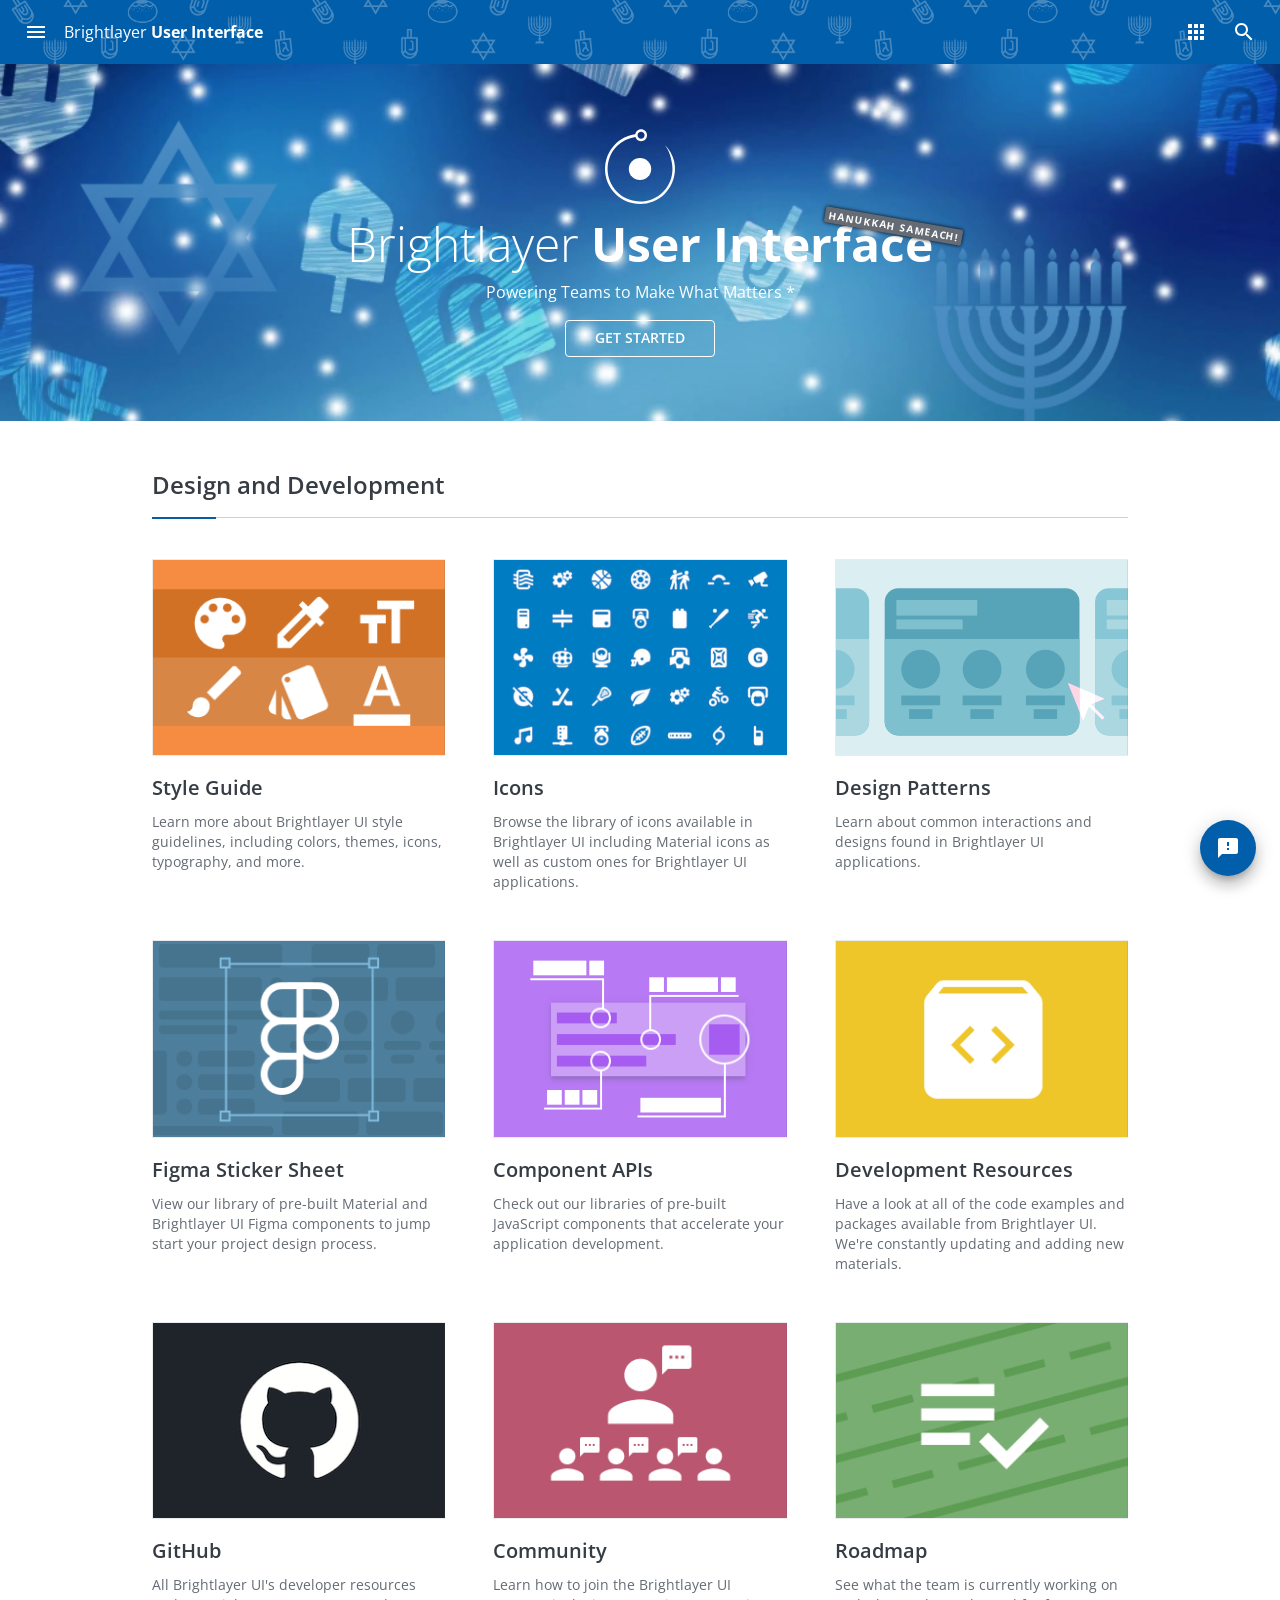
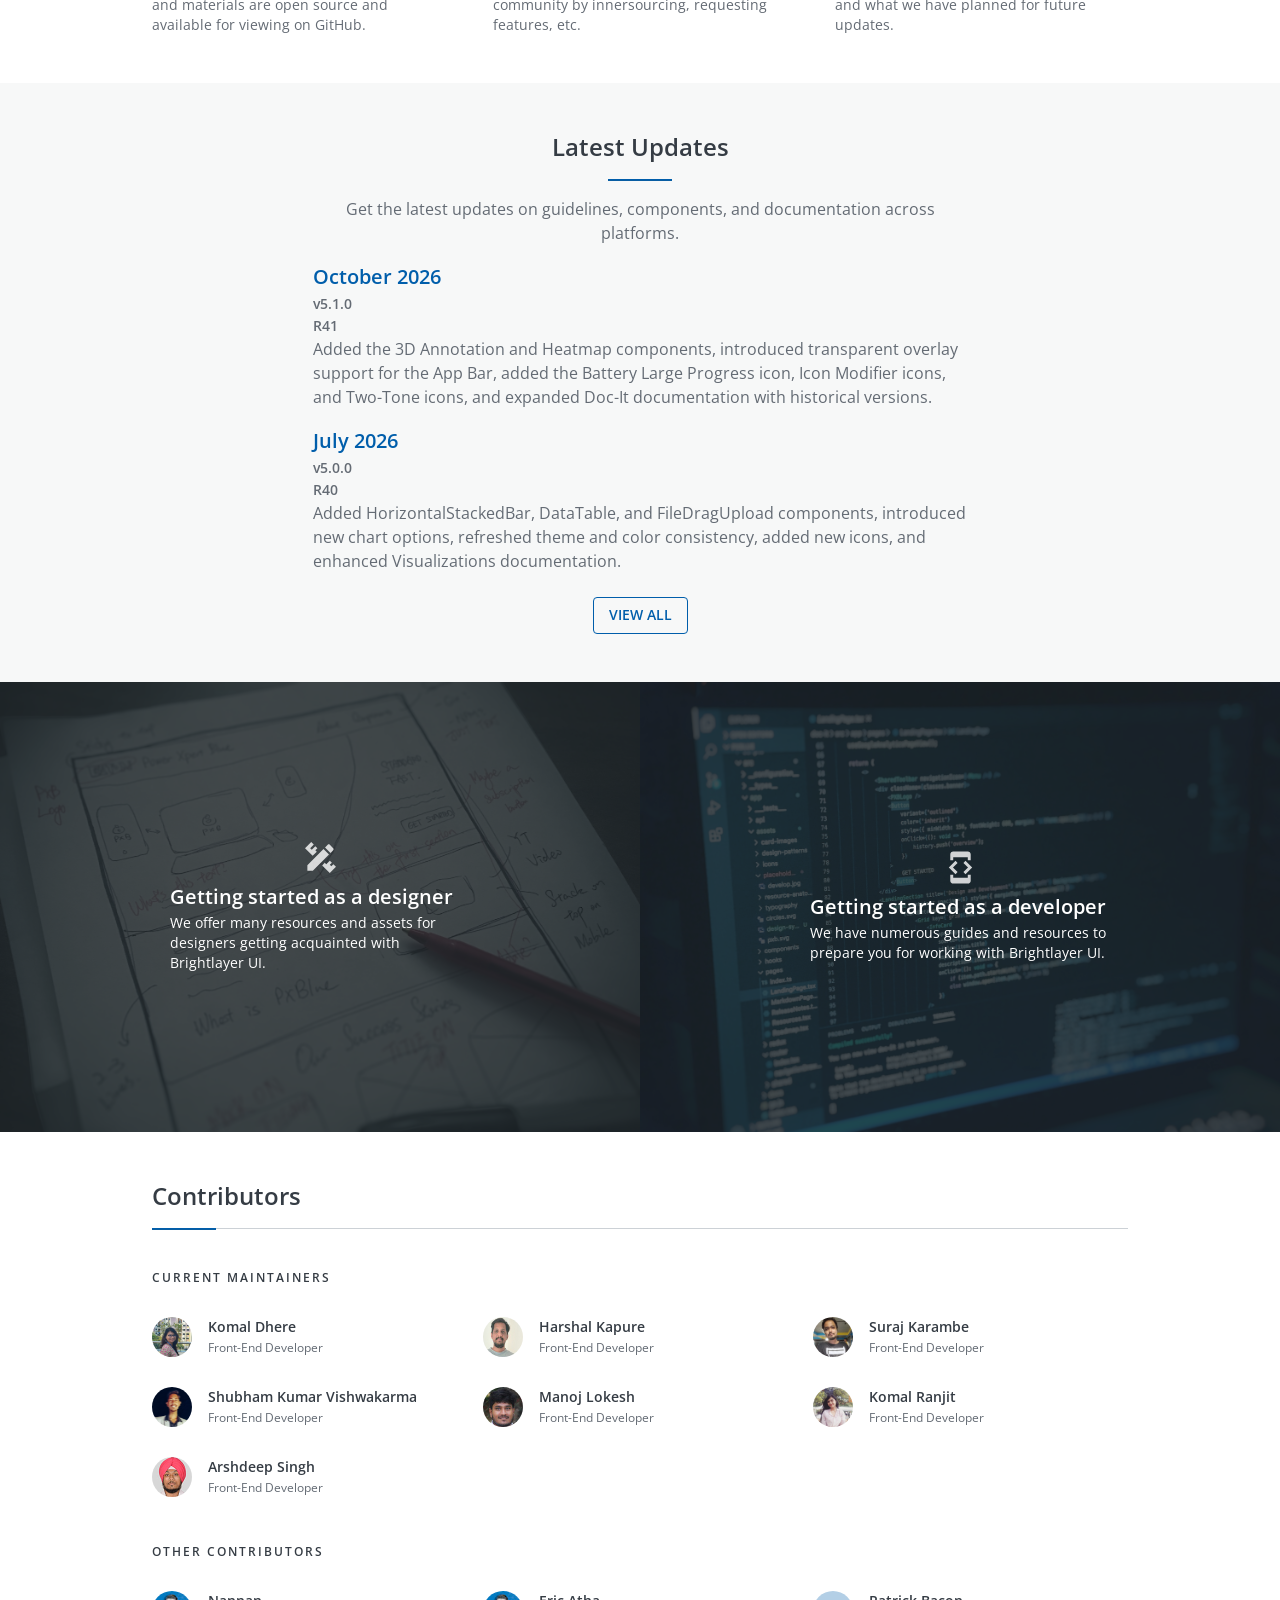
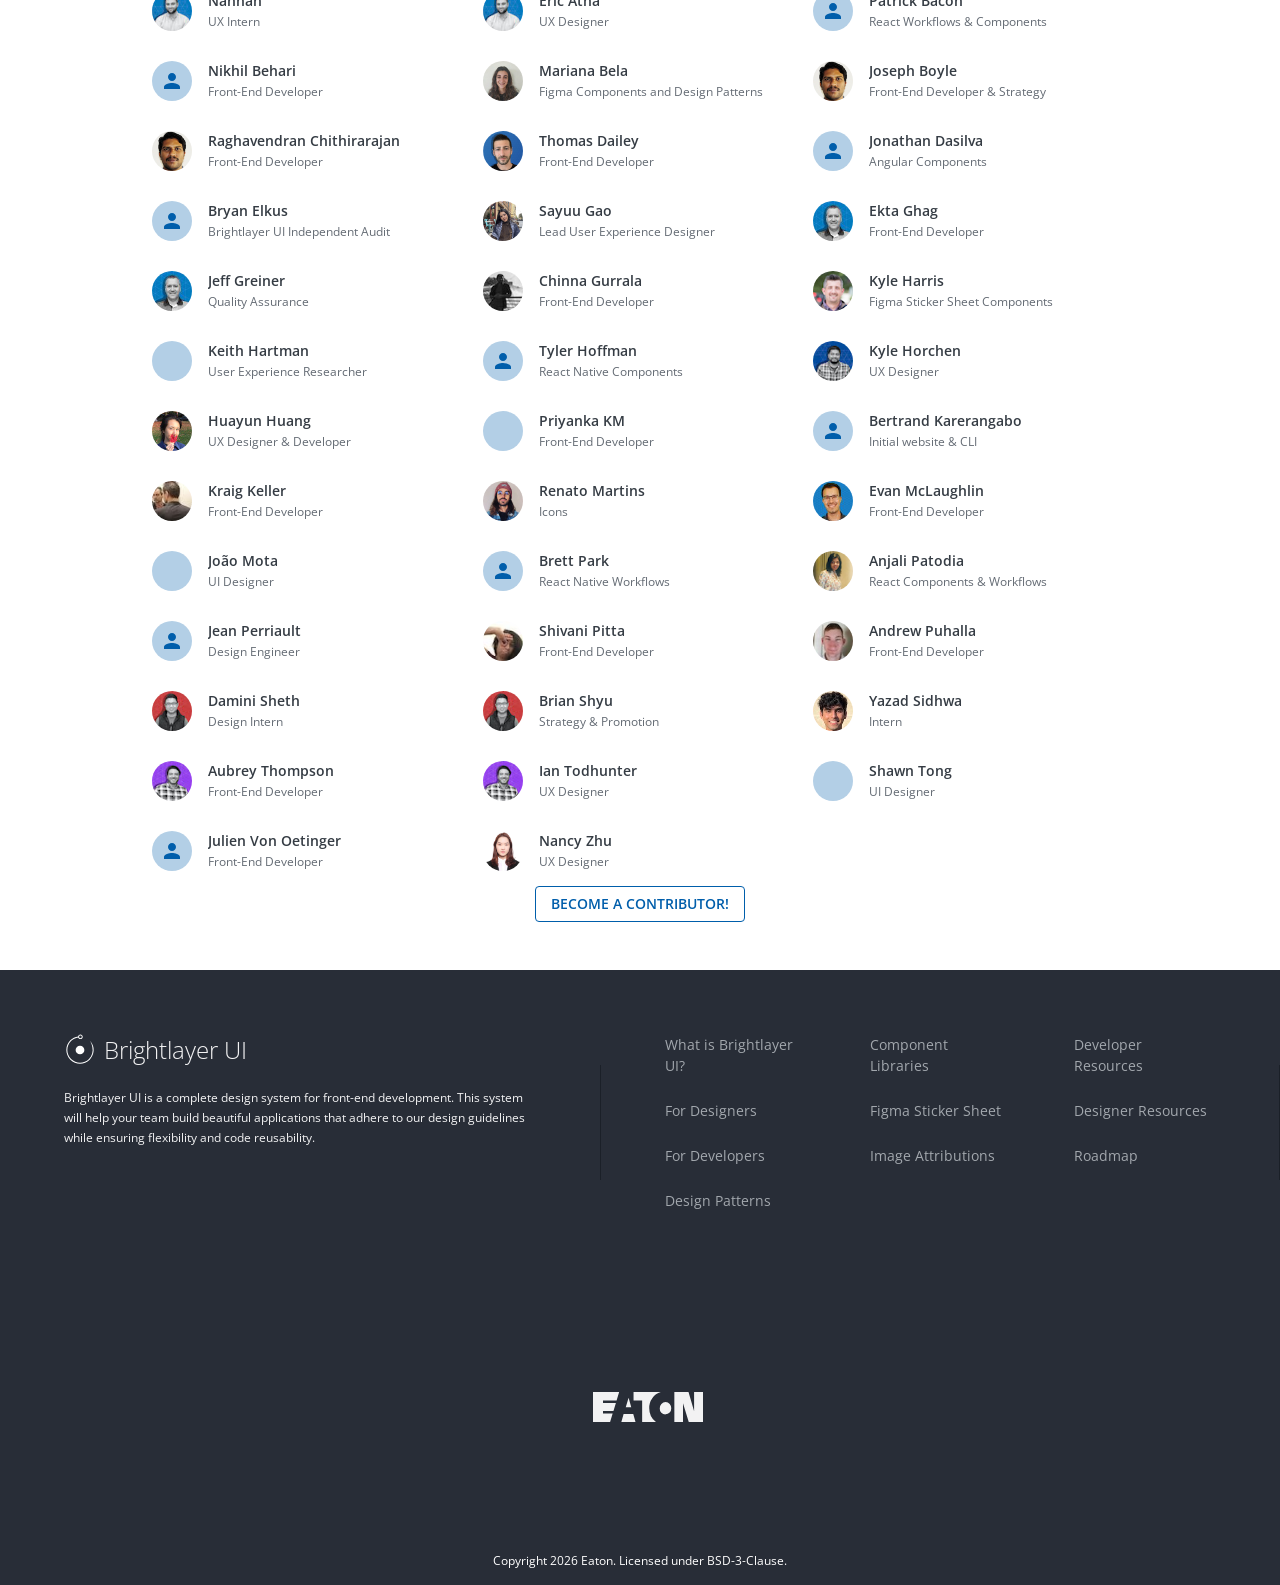
==== index.html @ 6d20dc95 "Automated deployment to GitHub Pages b2db67167ae23544698332c8951b40c9d9a42461" ====
<!doctype html><html lang="en"><head><meta charset="utf-8"/><link rel="icon" href="/favico.png"/><meta name="viewport" content="width=device-width,initial-scale=1"/><meta name="theme-color" content="#007bc1"/><meta name="description" content="Documentation site for the Brightlayer UI design system."/><meta name="google-site-verification" content="iuEyJbuvDYHf_Ksbyb7W4CzOpQVTzoKWEPzZN4oOluk"/><link rel="apple-touch-icon" href="/images/pxblue192.png"/><link rel="manifest" href="/manifest.json"/><title>Brightlayer UI | Powering Teams to Make What Matters</title><script type="text/javascript">!function(i){if(i.search){var a={};i.search.slice(1).split("&").forEach(function(i){var l=i.split("=");a[l[0]]=l.slice(1).join("=").replace(/~and~/g,"&")}),void 0!==a.p&&window.history.replaceState(null,null,i.pathname.slice(0,-1)+(a.p||"")+(a.q?"?"+a.q:"")+i.hash)}}(window.location)</script><script defer="defer" src="/static/js/main.f51d6e25.js"></script><link href="/static/css/main.f0b42c11.css" rel="stylesheet"></head><body><noscript>You need to enable JavaScript to run this app.</noscript><div id="root"></div></body></html>
---- static/css/main.f0b42c11.css ----
.markdownH1:first-child{margin-top:40px}.markdownH1:first-child .MuiTypography-h4{font-size:3rem}.markdownH1:first-child .MuiIconButton-root{display:none}.markdownH1:not(:first-child){margin-top:96px}.headline:not(:first-child) .headline-text .MuiSvgIcon-root{opacity:0}.headline:not(:first-child) .headline-text:hover .MuiSvgIcon-root{opacity:.25}.headline:not(:first-child) .MuiIconButton-root:hover .MuiSvgIcon-root{opacity:1}.headline:not(:first-child) .MuiIconButton-root:active .MuiSvgIcon-root{opacity:.5}@media (hover:none){.headline:not(:first-child) .headline-text .MuiSvgIcon-root{opacity:.25}}@font-face{font-display:swap;font-family:Open Sans;font-style:normal;font-weight:300;src:url(/static/media/open-sans-cyrillic-ext-300-normal.d16bf2e4b1109c9abc16.woff2) format("woff2"),url(/static/media/open-sans-cyrillic-ext-300-normal.b7f345a6be3e5a55c5e5.woff) format("woff");unicode-range:u+0460-052f,u+1c80-1c8a,u+20b4,u+2de0-2dff,u+a640-a69f,u+fe2e-fe2f}@font-face{font-display:swap;font-family:Open Sans;font-style:normal;font-weight:300;src:url(/static/media/open-sans-cyrillic-300-normal.74bda5f9f2a8fe5b40d7.woff2) format("woff2"),url(/static/media/open-sans-cyrillic-300-normal.18be2526286494d89e93.woff) format("woff");unicode-range:u+0301,u+0400-045f,u+0490-0491,u+04b0-04b1,u+2116}@font-face{font-display:swap;font-family:Open Sans;font-style:normal;font-weight:300;src:url(/static/media/open-sans-greek-ext-300-normal.f4a22b6b6c16db47cd4e.woff2) format("woff2"),url(/static/media/open-sans-greek-ext-300-normal.c9731d5d87172c689871.woff) format("woff");unicode-range:u+1f??}@font-face{font-display:swap;font-family:Open Sans;font-style:normal;font-weight:300;src:url(/static/media/open-sans-greek-300-normal.5932700577bbf105fc38.woff2) format("woff2"),url(/static/media/open-sans-greek-300-normal.c814ffe2101530013807.woff) format("woff");unicode-range:u+0370-0377,u+037a-037f,u+0384-038a,u+038c,u+038e-03a1,u+03a3-03ff}@font-face{font-display:swap;font-family:Open Sans;font-style:normal;font-weight:300;src:url(/static/media/open-sans-hebrew-300-normal.c3d84bd003f6b4e39473.woff2) format("woff2"),url(/static/media/open-sans-hebrew-300-normal.6953c73ca896ed02fd6f.woff) format("woff");unicode-range:u+0307-0308,u+0590-05ff,u+200c-2010,u+20aa,u+25cc,u+fb1d-fb4f}@font-face{font-display:swap;font-family:Open Sans;font-style:normal;font-weight:300;src:url(/static/media/open-sans-math-300-normal.5243c3190fa67c3efebd.woff2) format("woff2"),url(/static/media/open-sans-math-300-normal.058a5b7c3a2f7367ffb7.woff) format("woff");unicode-range:u+0302-0303,u+0305,u+0307-0308,u+0310,u+0312,u+0315,u+031a,u+0326-0327,u+032c,u+032f-0330,u+0332-0333,u+0338,u+033a,u+0346,u+034d,u+0391-03a1,u+03a3-03a9,u+03b1-03c9,u+03d1,u+03d5-03d6,u+03f0-03f1,u+03f4-03f5,u+2016-2017,u+2034-2038,u+203c,u+2040,u+2043,u+2047,u+2050,u+2057,u+205f,u+2070-2071,u+2074-208e,u+2090-209c,u+20d0-20dc,u+20e1,u+20e5-20ef,u+2100-2112,u+2114-2115,u+2117-2121,u+2123-214f,u+2190,u+2192,u+2194-21ae,u+21b0-21e5,u+21f1-21f2,u+21f4-2211,u+2213-2214,u+2216-22ff,u+2308-230b,u+2310,u+2319,u+231c-2321,u+2336-237a,u+237c,u+2395,u+239b-23b7,u+23d0,u+23dc-23e1,u+2474-2475,u+25af,u+25b3,u+25b7,u+25bd,u+25c1,u+25ca,u+25cc,u+25fb,u+266d-266f,u+27c0-27ff,u+2900-2aff,u+2b0e-2b11,u+2b30-2b4c,u+2bfe,u+3030,u+ff5b,u+ff5d,u+1d400-1d7ff,u+1ee??}@font-face{font-display:swap;font-family:Open Sans;font-style:normal;font-weight:300;src:url(/static/media/open-sans-symbols-300-normal.fe729cd74c3b5f3a98d1.woff2) format("woff2"),url(/static/media/open-sans-symbols-300-normal.7c767f1d77be374b05b5.woff) format("woff");unicode-range:u+0001-000c,u+000e-001f,u+007f-009f,u+20dd-20e0,u+20e2-20e4,u+2150-218f,u+2190,u+2192,u+2194-2199,u+21af,u+21e6-21f0,u+21f3,u+2218-2219,u+2299,u+22c4-22c6,u+2300-243f,u+2440-244a,u+2460-24ff,u+25a0-27bf,u+28??,u+2921-2922,u+2981,u+29bf,u+29eb,u+2b??,u+4dc0-4dff,u+fff9-fffb,u+10140-1018e,u+10190-1019c,u+101a0,u+101d0-101fd,u+102e0-102fb,u+10e60-10e7e,u+1d2c0-1d2d3,u+1d2e0-1d37f,u+1f0??,u+1f100-1f1ad,u+1f1e6-1f1ff,u+1f30d-1f30f,u+1f315,u+1f31c,u+1f31e,u+1f320-1f32c,u+1f336,u+1f378,u+1f37d,u+1f382,u+1f393-1f39f,u+1f3a7-1f3a8,u+1f3ac-1f3af,u+1f3c2,u+1f3c4-1f3c6,u+1f3ca-1f3ce,u+1f3d4-1f3e0,u+1f3ed,u+1f3f1-1f3f3,u+1f3f5-1f3f7,u+1f408,u+1f415,u+1f41f,u+1f426,u+1f43f,u+1f441-1f442,u+1f444,u+1f446-1f449,u+1f44c-1f44e,u+1f453,u+1f46a,u+1f47d,u+1f4a3,u+1f4b0,u+1f4b3,u+1f4b9,u+1f4bb,u+1f4bf,u+1f4c8-1f4cb,u+1f4d6,u+1f4da,u+1f4df,u+1f4e3-1f4e6,u+1f4ea-1f4ed,u+1f4f7,u+1f4f9-1f4fb,u+1f4fd-1f4fe,u+1f503,u+1f507-1f50b,u+1f50d,u+1f512-1f513,u+1f53e-1f54a,u+1f54f-1f5fa,u+1f610,u+1f650-1f67f,u+1f687,u+1f68d,u+1f691,u+1f694,u+1f698,u+1f6ad,u+1f6b2,u+1f6b9-1f6ba,u+1f6bc,u+1f6c6-1f6cf,u+1f6d3-1f6d7,u+1f6e0-1f6ea,u+1f6f0-1f6f3,u+1f6f7-1f6fc,u+1f7??,u+1f800-1f80b,u+1f810-1f847,u+1f850-1f859,u+1f860-1f887,u+1f890-1f8ad,u+1f8b0-1f8bb,u+1f8c0-1f8c1,u+1f900-1f90b,u+1f93b,u+1f946,u+1f984,u+1f996,u+1f9e9,u+1fa00-1fa6f,u+1fa70-1fa7c,u+1fa80-1fa89,u+1fa8f-1fac6,u+1face-1fadc,u+1fadf-1fae9,u+1faf0-1faf8,u+1fb??}@font-face{font-display:swap;font-family:Open Sans;font-style:normal;font-weight:300;src:url(/static/media/open-sans-vietnamese-300-normal.2fcac5450658059e60a9.woff2) format("woff2"),url(/static/media/open-sans-vietnamese-300-normal.ffcd9f4bdb4c7de0d683.woff) format("woff");unicode-range:u+0102-0103,u+0110-0111,u+0128-0129,u+0168-0169,u+01a0-01a1,u+01af-01b0,u+0300-0301,u+0303-0304,u+0308-0309,u+0323,u+0329,u+1ea0-1ef9,u+20ab}@font-face{font-display:swap;font-family:Open Sans;font-style:normal;font-weight:300;src:url(/static/media/open-sans-latin-ext-300-normal.ee89308fb9190c85ecba.woff2) format("woff2"),url(/static/media/open-sans-latin-ext-300-normal.f7970a8f4aa785e0f907.woff) format("woff");unicode-range:u+0100-02ba,u+02bd-02c5,u+02c7-02cc,u+02ce-02d7,u+02dd-02ff,u+0304,u+0308,u+0329,u+1d00-1dbf,u+1e00-1e9f,u+1ef2-1eff,u+2020,u+20a0-20ab,u+20ad-20c0,u+2113,u+2c60-2c7f,u+a720-a7ff}@font-face{font-display:swap;font-family:Open Sans;font-style:normal;font-weight:300;src:url(/static/media/open-sans-latin-300-normal.8efb58098cf22e86e764.woff2) format("woff2"),url(/static/media/open-sans-latin-300-normal.fe010a468fe068fe12c1.woff) format("woff");unicode-range:u+00??,u+0131,u+0152-0153,u+02bb-02bc,u+02c6,u+02da,u+02dc,u+0304,u+0308,u+0329,u+2000-206f,u+20ac,u+2122,u+2191,u+2193,u+2212,u+2215,u+feff,u+fffd}@font-face{font-display:swap;font-family:Open Sans;font-style:italic;font-weight:300;src:url(/static/media/open-sans-cyrillic-ext-300-italic.b8c6696cd8f7253bc221.woff2) format("woff2"),url(/static/media/open-sans-cyrillic-ext-300-italic.5d31421d387f92ffc3eb.woff) format("woff");unicode-range:u+0460-052f,u+1c80-1c8a,u+20b4,u+2de0-2dff,u+a640-a69f,u+fe2e-fe2f}@font-face{font-display:swap;font-family:Open Sans;font-style:italic;font-weight:300;src:url(/static/media/open-sans-cyrillic-300-italic.7141353183b7de42c853.woff2) format("woff2"),url(/static/media/open-sans-cyrillic-300-italic.c85e9918b30c56e8c1c0.woff) format("woff");unicode-range:u+0301,u+0400-045f,u+0490-0491,u+04b0-04b1,u+2116}@font-face{font-display:swap;font-family:Open Sans;font-style:italic;font-weight:300;src:url(/static/media/open-sans-greek-ext-300-italic.b654673fa571c73a10e5.woff2) format("woff2"),url(/static/media/open-sans-greek-ext-300-italic.680e46a12c9748c1635f.woff) format("woff");unicode-range:u+1f??}@font-face{font-display:swap;font-family:Open Sans;font-style:italic;font-weight:300;src:url(/static/media/open-sans-greek-300-italic.c69a415ce14d551c2492.woff2) format("woff2"),url(/static/media/open-sans-greek-300-italic.0f7458bd20b8df2bcee0.woff) format("woff");unicode-range:u+0370-0377,u+037a-037f,u+0384-038a,u+038c,u+038e-03a1,u+03a3-03ff}@font-face{font-display:swap;font-family:Open Sans;font-style:italic;font-weight:300;src:url(/static/media/open-sans-hebrew-300-italic.f7bc0f7c56d0b543acfa.woff2) format("woff2"),url(/static/media/open-sans-hebrew-300-italic.c0d0ab6aee4a6084e9ec.woff) format("woff");unicode-range:u+0307-0308,u+0590-05ff,u+200c-2010,u+20aa,u+25cc,u+fb1d-fb4f}@font-face{font-display:swap;font-family:Open Sans;font-style:italic;font-weight:300;src:url(/static/media/open-sans-math-300-italic.e12abd844f832253fc33.woff2) format("woff2"),url(/static/media/open-sans-math-300-italic.20c39c159449f887009a.woff) format("woff");unicode-range:u+0302-0303,u+0305,u+0307-0308,u+0310,u+0312,u+0315,u+031a,u+0326-0327,u+032c,u+032f-0330,u+0332-0333,u+0338,u+033a,u+0346,u+034d,u+0391-03a1,u+03a3-03a9,u+03b1-03c9,u+03d1,u+03d5-03d6,u+03f0-03f1,u+03f4-03f5,u+2016-2017,u+2034-2038,u+203c,u+2040,u+2043,u+2047,u+2050,u+2057,u+205f,u+2070-2071,u+2074-208e,u+2090-209c,u+20d0-20dc,u+20e1,u+20e5-20ef,u+2100-2112,u+2114-2115,u+2117-2121,u+2123-214f,u+2190,u+2192,u+2194-21ae,u+21b0-21e5,u+21f1-21f2,u+21f4-2211,u+2213-2214,u+2216-22ff,u+2308-230b,u+2310,u+2319,u+231c-2321,u+2336-237a,u+237c,u+2395,u+239b-23b7,u+23d0,u+23dc-23e1,u+2474-2475,u+25af,u+25b3,u+25b7,u+25bd,u+25c1,u+25ca,u+25cc,u+25fb,u+266d-266f,u+27c0-27ff,u+2900-2aff,u+2b0e-2b11,u+2b30-2b4c,u+2bfe,u+3030,u+ff5b,u+ff5d,u+1d400-1d7ff,u+1ee??}@font-face{font-display:swap;font-family:Open Sans;font-style:italic;font-weight:300;src:url(/static/media/open-sans-symbols-300-italic.bca23bcc659280aafde7.woff2) format("woff2"),url(/static/media/open-sans-symbols-300-italic.c1b4b0282a3549803e95.woff) format("woff");unicode-range:u+0001-000c,u+000e-001f,u+007f-009f,u+20dd-20e0,u+20e2-20e4,u+2150-218f,u+2190,u+2192,u+2194-2199,u+21af,u+21e6-21f0,u+21f3,u+2218-2219,u+2299,u+22c4-22c6,u+2300-243f,u+2440-244a,u+2460-24ff,u+25a0-27bf,u+28??,u+2921-2922,u+2981,u+29bf,u+29eb,u+2b??,u+4dc0-4dff,u+fff9-fffb,u+10140-1018e,u+10190-1019c,u+101a0,u+101d0-101fd,u+102e0-102fb,u+10e60-10e7e,u+1d2c0-1d2d3,u+1d2e0-1d37f,u+1f0??,u+1f100-1f1ad,u+1f1e6-1f1ff,u+1f30d-1f30f,u+1f315,u+1f31c,u+1f31e,u+1f320-1f32c,u+1f336,u+1f378,u+1f37d,u+1f382,u+1f393-1f39f,u+1f3a7-1f3a8,u+1f3ac-1f3af,u+1f3c2,u+1f3c4-1f3c6,u+1f3ca-1f3ce,u+1f3d4-1f3e0,u+1f3ed,u+1f3f1-1f3f3,u+1f3f5-1f3f7,u+1f408,u+1f415,u+1f41f,u+1f426,u+1f43f,u+1f441-1f442,u+1f444,u+1f446-1f449,u+1f44c-1f44e,u+1f453,u+1f46a,u+1f47d,u+1f4a3,u+1f4b0,u+1f4b3,u+1f4b9,u+1f4bb,u+1f4bf,u+1f4c8-1f4cb,u+1f4d6,u+1f4da,u+1f4df,u+1f4e3-1f4e6,u+1f4ea-1f4ed,u+1f4f7,u+1f4f9-1f4fb,u+1f4fd-1f4fe,u+1f503,u+1f507-1f50b,u+1f50d,u+1f512-1f513,u+1f53e-1f54a,u+1f54f-1f5fa,u+1f610,u+1f650-1f67f,u+1f687,u+1f68d,u+1f691,u+1f694,u+1f698,u+1f6ad,u+1f6b2,u+1f6b9-1f6ba,u+1f6bc,u+1f6c6-1f6cf,u+1f6d3-1f6d7,u+1f6e0-1f6ea,u+1f6f0-1f6f3,u+1f6f7-1f6fc,u+1f7??,u+1f800-1f80b,u+1f810-1f847,u+1f850-1f859,u+1f860-1f887,u+1f890-1f8ad,u+1f8b0-1f8bb,u+1f8c0-1f8c1,u+1f900-1f90b,u+1f93b,u+1f946,u+1f984,u+1f996,u+1f9e9,u+1fa00-1fa6f,u+1fa70-1fa7c,u+1fa80-1fa89,u+1fa8f-1fac6,u+1face-1fadc,u+1fadf-1fae9,u+1faf0-1faf8,u+1fb??}@font-face{font-display:swap;font-family:Open Sans;font-style:italic;font-weight:300;src:url(/static/media/open-sans-vietnamese-300-italic.f4f285dad85dae75efb0.woff2) format("woff2"),url(/static/media/open-sans-vietnamese-300-italic.ed86aac58fb938d0ed80.woff) format("woff");unicode-range:u+0102-0103,u+0110-0111,u+0128-0129,u+0168-0169,u+01a0-01a1,u+01af-01b0,u+0300-0301,u+0303-0304,u+0308-0309,u+0323,u+0329,u+1ea0-1ef9,u+20ab}@font-face{font-display:swap;font-family:Open Sans;font-style:italic;font-weight:300;src:url(/static/media/open-sans-latin-ext-300-italic.4295e9e1a01421f5a875.woff2) format("woff2"),url(/static/media/open-sans-latin-ext-300-italic.b03023475163b9bf47fb.woff) format("woff");unicode-range:u+0100-02ba,u+02bd-02c5,u+02c7-02cc,u+02ce-02d7,u+02dd-02ff,u+0304,u+0308,u+0329,u+1d00-1dbf,u+1e00-1e9f,u+1ef2-1eff,u+2020,u+20a0-20ab,u+20ad-20c0,u+2113,u+2c60-2c7f,u+a720-a7ff}@font-face{font-display:swap;font-family:Open Sans;font-style:italic;font-weight:300;src:url(/static/media/open-sans-latin-300-italic.a1a335e2b8559fb9735d.woff2) format("woff2"),url(/static/media/open-sans-latin-300-italic.23092564a41b04adc647.woff) format("woff");unicode-range:u+00??,u+0131,u+0152-0153,u+02bb-02bc,u+02c6,u+02da,u+02dc,u+0304,u+0308,u+0329,u+2000-206f,u+20ac,u+2122,u+2191,u+2193,u+2212,u+2215,u+feff,u+fffd}@font-face{font-display:swap;font-family:Open Sans;font-style:normal;font-weight:400;src:url(/static/media/open-sans-cyrillic-ext-400-normal.9b6355dc8d1fd24e44b4.woff2) format("woff2"),url(/static/media/open-sans-cyrillic-ext-400-normal.0f36429828b6581ab285.woff) format("woff");unicode-range:u+0460-052f,u+1c80-1c8a,u+20b4,u+2de0-2dff,u+a640-a69f,u+fe2e-fe2f}@font-face{font-display:swap;font-family:Open Sans;font-style:normal;font-weight:400;src:url(/static/media/open-sans-cyrillic-400-normal.625d541cd66f7e0ab808.woff2) format("woff2"),url(/static/media/open-sans-cyrillic-400-normal.c1caca2dd5fc5dd63078.woff) format("woff");unicode-range:u+0301,u+0400-045f,u+0490-0491,u+04b0-04b1,u+2116}@font-face{font-display:swap;font-family:Open Sans;font-style:normal;font-weight:400;src:url(/static/media/open-sans-greek-ext-400-normal.f8c9501b18e9934c4ed2.woff2) format("woff2"),url(/static/media/open-sans-greek-ext-400-normal.ab356a4aeff791f88882.woff) format("woff");unicode-range:u+1f??}@font-face{font-display:swap;font-family:Open Sans;font-style:normal;font-weight:400;src:url(/static/media/open-sans-greek-400-normal.20c1f08f4474113b0f50.woff2) format("woff2"),url(/static/media/open-sans-greek-400-normal.060889a5db4ab436aede.woff) format("woff");unicode-range:u+0370-0377,u+037a-037f,u+0384-038a,u+038c,u+038e-03a1,u+03a3-03ff}@font-face{font-display:swap;font-family:Open Sans;font-style:normal;font-weight:400;src:url(/static/media/open-sans-hebrew-400-normal.eddd08e8740ebbd78b64.woff2) format("woff2"),url(/static/media/open-sans-hebrew-400-normal.4e1539cf264ea94342cb.woff) format("woff");unicode-range:u+0307-0308,u+0590-05ff,u+200c-2010,u+20aa,u+25cc,u+fb1d-fb4f}@font-face{font-display:swap;font-family:Open Sans;font-style:normal;font-weight:400;src:url(/static/media/open-sans-math-400-normal.e067abc4a45bd68b2ac3.woff2) format("woff2"),url(/static/media/open-sans-math-400-normal.a00330f1650b5c09182c.woff) format("woff");unicode-range:u+0302-0303,u+0305,u+0307-0308,u+0310,u+0312,u+0315,u+031a,u+0326-0327,u+032c,u+032f-0330,u+0332-0333,u+0338,u+033a,u+0346,u+034d,u+0391-03a1,u+03a3-03a9,u+03b1-03c9,u+03d1,u+03d5-03d6,u+03f0-03f1,u+03f4-03f5,u+2016-2017,u+2034-2038,u+203c,u+2040,u+2043,u+2047,u+2050,u+2057,u+205f,u+2070-2071,u+2074-208e,u+2090-209c,u+20d0-20dc,u+20e1,u+20e5-20ef,u+2100-2112,u+2114-2115,u+2117-2121,u+2123-214f,u+2190,u+2192,u+2194-21ae,u+21b0-21e5,u+21f1-21f2,u+21f4-2211,u+2213-2214,u+2216-22ff,u+2308-230b,u+2310,u+2319,u+231c-2321,u+2336-237a,u+237c,u+2395,u+239b-23b7,u+23d0,u+23dc-23e1,u+2474-2475,u+25af,u+25b3,u+25b7,u+25bd,u+25c1,u+25ca,u+25cc,u+25fb,u+266d-266f,u+27c0-27ff,u+2900-2aff,u+2b0e-2b11,u+2b30-2b4c,u+2bfe,u+3030,u+ff5b,u+ff5d,u+1d400-1d7ff,u+1ee??}@font-face{font-display:swap;font-family:Open Sans;font-style:normal;font-weight:400;src:url(/static/media/open-sans-symbols-400-normal.81aab70ef6e3c88f32a3.woff2) format("woff2"),url(/static/media/open-sans-symbols-400-normal.a0a35bfa8551f5d3285d.woff) format("woff");unicode-range:u+0001-000c,u+000e-001f,u+007f-009f,u+20dd-20e0,u+20e2-20e4,u+2150-218f,u+2190,u+2192,u+2194-2199,u+21af,u+21e6-21f0,u+21f3,u+2218-2219,u+2299,u+22c4-22c6,u+2300-243f,u+2440-244a,u+2460-24ff,u+25a0-27bf,u+28??,u+2921-2922,u+2981,u+29bf,u+29eb,u+2b??,u+4dc0-4dff,u+fff9-fffb,u+10140-1018e,u+10190-1019c,u+101a0,u+101d0-101fd,u+102e0-102fb,u+10e60-10e7e,u+1d2c0-1d2d3,u+1d2e0-1d37f,u+1f0??,u+1f100-1f1ad,u+1f1e6-1f1ff,u+1f30d-1f30f,u+1f315,u+1f31c,u+1f31e,u+1f320-1f32c,u+1f336,u+1f378,u+1f37d,u+1f382,u+1f393-1f39f,u+1f3a7-1f3a8,u+1f3ac-1f3af,u+1f3c2,u+1f3c4-1f3c6,u+1f3ca-1f3ce,u+1f3d4-1f3e0,u+1f3ed,u+1f3f1-1f3f3,u+1f3f5-1f3f7,u+1f408,u+1f415,u+1f41f,u+1f426,u+1f43f,u+1f441-1f442,u+1f444,u+1f446-1f449,u+1f44c-1f44e,u+1f453,u+1f46a,u+1f47d,u+1f4a3,u+1f4b0,u+1f4b3,u+1f4b9,u+1f4bb,u+1f4bf,u+1f4c8-1f4cb,u+1f4d6,u+1f4da,u+1f4df,u+1f4e3-1f4e6,u+1f4ea-1f4ed,u+1f4f7,u+1f4f9-1f4fb,u+1f4fd-1f4fe,u+1f503,u+1f507-1f50b,u+1f50d,u+1f512-1f513,u+1f53e-1f54a,u+1f54f-1f5fa,u+1f610,u+1f650-1f67f,u+1f687,u+1f68d,u+1f691,u+1f694,u+1f698,u+1f6ad,u+1f6b2,u+1f6b9-1f6ba,u+1f6bc,u+1f6c6-1f6cf,u+1f6d3-1f6d7,u+1f6e0-1f6ea,u+1f6f0-1f6f3,u+1f6f7-1f6fc,u+1f7??,u+1f800-1f80b,u+1f810-1f847,u+1f850-1f859,u+1f860-1f887,u+1f890-1f8ad,u+1f8b0-1f8bb,u+1f8c0-1f8c1,u+1f900-1f90b,u+1f93b,u+1f946,u+1f984,u+1f996,u+1f9e9,u+1fa00-1fa6f,u+1fa70-1fa7c,u+1fa80-1fa89,u+1fa8f-1fac6,u+1face-1fadc,u+1fadf-1fae9,u+1faf0-1faf8,u+1fb??}@font-face{font-display:swap;font-family:Open Sans;font-style:normal;font-weight:400;src:url(/static/media/open-sans-vietnamese-400-normal.82861daf02bfd8c311d2.woff2) format("woff2"),url(/static/media/open-sans-vietnamese-400-normal.7c3b56a39decb65fa26f.woff) format("woff");unicode-range:u+0102-0103,u+0110-0111,u+0128-0129,u+0168-0169,u+01a0-01a1,u+01af-01b0,u+0300-0301,u+0303-0304,u+0308-0309,u+0323,u+0329,u+1ea0-1ef9,u+20ab}@font-face{font-display:swap;font-family:Open Sans;font-style:normal;font-weight:400;src:url(/static/media/open-sans-latin-ext-400-normal.6fd6f861b82223b1fe88.woff2) format("woff2"),url(/static/media/open-sans-latin-ext-400-normal.9a552a0b4c2f7bb7af94.woff) format("woff");unicode-range:u+0100-02ba,u+02bd-02c5,u+02c7-02cc,u+02ce-02d7,u+02dd-02ff,u+0304,u+0308,u+0329,u+1d00-1dbf,u+1e00-1e9f,u+1ef2-1eff,u+2020,u+20a0-20ab,u+20ad-20c0,u+2113,u+2c60-2c7f,u+a720-a7ff}@font-face{font-display:swap;font-family:Open Sans;font-style:normal;font-weight:400;src:url(/static/media/open-sans-latin-400-normal.4a40e7d3a1b2ee1687a1.woff2) format("woff2"),url(/static/media/open-sans-latin-400-normal.6966065686166619e277.woff) format("woff");unicode-range:u+00??,u+0131,u+0152-0153,u+02bb-02bc,u+02c6,u+02da,u+02dc,u+0304,u+0308,u+0329,u+2000-206f,u+20ac,u+2122,u+2191,u+2193,u+2212,u+2215,u+feff,u+fffd}@font-face{font-display:swap;font-family:Open Sans;font-style:italic;font-weight:400;src:url(/static/media/open-sans-cyrillic-ext-400-italic.c6b4b916a6ffdca4a265.woff2) format("woff2"),url(/static/media/open-sans-cyrillic-ext-400-italic.c33b97c8312ee6f5b662.woff) format("woff");unicode-range:u+0460-052f,u+1c80-1c8a,u+20b4,u+2de0-2dff,u+a640-a69f,u+fe2e-fe2f}@font-face{font-display:swap;font-family:Open Sans;font-style:italic;font-weight:400;src:url(/static/media/open-sans-cyrillic-400-italic.76d19ec74aeeb295b890.woff2) format("woff2"),url(/static/media/open-sans-cyrillic-400-italic.d7314ef18a0f78178979.woff) format("woff");unicode-range:u+0301,u+0400-045f,u+0490-0491,u+04b0-04b1,u+2116}@font-face{font-display:swap;font-family:Open Sans;font-style:italic;font-weight:400;src:url(/static/media/open-sans-greek-ext-400-italic.2351729df4b3b4370fc5.woff2) format("woff2"),url(/static/media/open-sans-greek-ext-400-italic.9224123bfb0c54d7af2d.woff) format("woff");unicode-range:u+1f??}@font-face{font-display:swap;font-family:Open Sans;font-style:italic;font-weight:400;src:url(/static/media/open-sans-greek-400-italic.fc45a316ae9ad8fd01b3.woff2) format("woff2"),url(/static/media/open-sans-greek-400-italic.eee68a1746da020c398d.woff) format("woff");unicode-range:u+0370-0377,u+037a-037f,u+0384-038a,u+038c,u+038e-03a1,u+03a3-03ff}@font-face{font-display:swap;font-family:Open Sans;font-style:italic;font-weight:400;src:url(/static/media/open-sans-hebrew-400-italic.dbce921c0eadf800043b.woff2) format("woff2"),url(/static/media/open-sans-hebrew-400-italic.f0a420554211202c07bb.woff) format("woff");unicode-range:u+0307-0308,u+0590-05ff,u+200c-2010,u+20aa,u+25cc,u+fb1d-fb4f}@font-face{font-display:swap;font-family:Open Sans;font-style:italic;font-weight:400;src:url(/static/media/open-sans-math-400-italic.2a5d2c550627a92cba21.woff2) format("woff2"),url(/static/media/open-sans-math-400-italic.a457895128e41ef57ba7.woff) format("woff");unicode-range:u+0302-0303,u+0305,u+0307-0308,u+0310,u+0312,u+0315,u+031a,u+0326-0327,u+032c,u+032f-0330,u+0332-0333,u+0338,u+033a,u+0346,u+034d,u+0391-03a1,u+03a3-03a9,u+03b1-03c9,u+03d1,u+03d5-03d6,u+03f0-03f1,u+03f4-03f5,u+2016-2017,u+2034-2038,u+203c,u+2040,u+2043,u+2047,u+2050,u+2057,u+205f,u+2070-2071,u+2074-208e,u+2090-209c,u+20d0-20dc,u+20e1,u+20e5-20ef,u+2100-2112,u+2114-2115,u+2117-2121,u+2123-214f,u+2190,u+2192,u+2194-21ae,u+21b0-21e5,u+21f1-21f2,u+21f4-2211,u+2213-2214,u+2216-22ff,u+2308-230b,u+2310,u+2319,u+231c-2321,u+2336-237a,u+237c,u+2395,u+239b-23b7,u+23d0,u+23dc-23e1,u+2474-2475,u+25af,u+25b3,u+25b7,u+25bd,u+25c1,u+25ca,u+25cc,u+25fb,u+266d-266f,u+27c0-27ff,u+2900-2aff,u+2b0e-2b11,u+2b30-2b4c,u+2bfe,u+3030,u+ff5b,u+ff5d,u+1d400-1d7ff,u+1ee??}@font-face{font-display:swap;font-family:Open Sans;font-style:italic;font-weight:400;src:url(/static/media/open-sans-symbols-400-italic.74845db3ec3de752536e.woff2) format("woff2"),url(/static/media/open-sans-symbols-400-italic.c5bf962b709361c61350.woff) format("woff");unicode-range:u+0001-000c,u+000e-001f,u+007f-009f,u+20dd-20e0,u+20e2-20e4,u+2150-218f,u+2190,u+2192,u+2194-2199,u+21af,u+21e6-21f0,u+21f3,u+2218-2219,u+2299,u+22c4-22c6,u+2300-243f,u+2440-244a,u+2460-24ff,u+25a0-27bf,u+28??,u+2921-2922,u+2981,u+29bf,u+29eb,u+2b??,u+4dc0-4dff,u+fff9-fffb,u+10140-1018e,u+10190-1019c,u+101a0,u+101d0-101fd,u+102e0-102fb,u+10e60-10e7e,u+1d2c0-1d2d3,u+1d2e0-1d37f,u+1f0??,u+1f100-1f1ad,u+1f1e6-1f1ff,u+1f30d-1f30f,u+1f315,u+1f31c,u+1f31e,u+1f320-1f32c,u+1f336,u+1f378,u+1f37d,u+1f382,u+1f393-1f39f,u+1f3a7-1f3a8,u+1f3ac-1f3af,u+1f3c2,u+1f3c4-1f3c6,u+1f3ca-1f3ce,u+1f3d4-1f3e0,u+1f3ed,u+1f3f1-1f3f3,u+1f3f5-1f3f7,u+1f408,u+1f415,u+1f41f,u+1f426,u+1f43f,u+1f441-1f442,u+1f444,u+1f446-1f449,u+1f44c-1f44e,u+1f453,u+1f46a,u+1f47d,u+1f4a3,u+1f4b0,u+1f4b3,u+1f4b9,u+1f4bb,u+1f4bf,u+1f4c8-1f4cb,u+1f4d6,u+1f4da,u+1f4df,u+1f4e3-1f4e6,u+1f4ea-1f4ed,u+1f4f7,u+1f4f9-1f4fb,u+1f4fd-1f4fe,u+1f503,u+1f507-1f50b,u+1f50d,u+1f512-1f513,u+1f53e-1f54a,u+1f54f-1f5fa,u+1f610,u+1f650-1f67f,u+1f687,u+1f68d,u+1f691,u+1f694,u+1f698,u+1f6ad,u+1f6b2,u+1f6b9-1f6ba,u+1f6bc,u+1f6c6-1f6cf,u+1f6d3-1f6d7,u+1f6e0-1f6ea,u+1f6f0-1f6f3,u+1f6f7-1f6fc,u+1f7??,u+1f800-1f80b,u+1f810-1f847,u+1f850-1f859,u+1f860-1f887,u+1f890-1f8ad,u+1f8b0-1f8bb,u+1f8c0-1f8c1,u+1f900-1f90b,u+1f93b,u+1f946,u+1f984,u+1f996,u+1f9e9,u+1fa00-1fa6f,u+1fa70-1fa7c,u+1fa80-1fa89,u+1fa8f-1fac6,u+1face-1fadc,u+1fadf-1fae9,u+1faf0-1faf8,u+1fb??}@font-face{font-display:swap;font-family:Open Sans;font-style:italic;font-weight:400;src:url(/static/media/open-sans-vietnamese-400-italic.3f5c5b4f58862582ca8b.woff2) format("woff2"),url(/static/media/open-sans-vietnamese-400-italic.f4f1f1f3e94696fc9d06.woff) format("woff");unicode-range:u+0102-0103,u+0110-0111,u+0128-0129,u+0168-0169,u+01a0-01a1,u+01af-01b0,u+0300-0301,u+0303-0304,u+0308-0309,u+0323,u+0329,u+1ea0-1ef9,u+20ab}@font-face{font-display:swap;font-family:Open Sans;font-style:italic;font-weight:400;src:url(/static/media/open-sans-latin-ext-400-italic.9bb3015a243c40f9b574.woff2) format("woff2"),url(/static/media/open-sans-latin-ext-400-italic.7927e3395df853ce7a23.woff) format("woff");unicode-range:u+0100-02ba,u+02bd-02c5,u+02c7-02cc,u+02ce-02d7,u+02dd-02ff,u+0304,u+0308,u+0329,u+1d00-1dbf,u+1e00-1e9f,u+1ef2-1eff,u+2020,u+20a0-20ab,u+20ad-20c0,u+2113,u+2c60-2c7f,u+a720-a7ff}@font-face{font-display:swap;font-family:Open Sans;font-style:italic;font-weight:400;src:url(/static/media/open-sans-latin-400-italic.50a67696a6506e40043e.woff2) format("woff2"),url(/static/media/open-sans-latin-400-italic.faaf6d7e989c969a4f9e.woff) format("woff");unicode-range:u+00??,u+0131,u+0152-0153,u+02bb-02bc,u+02c6,u+02da,u+02dc,u+0304,u+0308,u+0329,u+2000-206f,u+20ac,u+2122,u+2191,u+2193,u+2212,u+2215,u+feff,u+fffd}@font-face{font-display:swap;font-family:Open Sans;font-style:normal;font-weight:600;src:url(/static/media/open-sans-cyrillic-ext-600-normal.f93e83a046eb3be3040d.woff2) format("woff2"),url(/static/media/open-sans-cyrillic-ext-600-normal.6463c9244f8b9ba576a3.woff) format("woff");unicode-range:u+0460-052f,u+1c80-1c8a,u+20b4,u+2de0-2dff,u+a640-a69f,u+fe2e-fe2f}@font-face{font-display:swap;font-family:Open Sans;font-style:normal;font-weight:600;src:url(/static/media/open-sans-cyrillic-600-normal.2bdcc6d692509a1b32d1.woff2) format("woff2"),url(/static/media/open-sans-cyrillic-600-normal.e01c36adb48f3a5667cc.woff) format("woff");unicode-range:u+0301,u+0400-045f,u+0490-0491,u+04b0-04b1,u+2116}@font-face{font-display:swap;font-family:Open Sans;font-style:normal;font-weight:600;src:url(/static/media/open-sans-greek-ext-600-normal.a6d0df843253789077ed.woff2) format("woff2"),url(/static/media/open-sans-greek-ext-600-normal.cfe83211cc01a5b41d81.woff) format("woff");unicode-range:u+1f??}@font-face{font-display:swap;font-family:Open Sans;font-style:normal;font-weight:600;src:url(/static/media/open-sans-greek-600-normal.684f3d7962f39f678dc4.woff2) format("woff2"),url(/static/media/open-sans-greek-600-normal.12f4857cbcd916e5a2d0.woff) format("woff");unicode-range:u+0370-0377,u+037a-037f,u+0384-038a,u+038c,u+038e-03a1,u+03a3-03ff}@font-face{font-display:swap;font-family:Open Sans;font-style:normal;font-weight:600;src:url(/static/media/open-sans-hebrew-600-normal.505ad5932f62891c9353.woff2) format("woff2"),url(/static/media/open-sans-hebrew-600-normal.f6bb1da9a41479df062d.woff) format("woff");unicode-range:u+0307-0308,u+0590-05ff,u+200c-2010,u+20aa,u+25cc,u+fb1d-fb4f}@font-face{font-display:swap;font-family:Open Sans;font-style:normal;font-weight:600;src:url(/static/media/open-sans-math-600-normal.501e5ee315ab705dd863.woff2) format("woff2"),url(/static/media/open-sans-math-600-normal.504ea87ff328bf37c8ee.woff) format("woff");unicode-range:u+0302-0303,u+0305,u+0307-0308,u+0310,u+0312,u+0315,u+031a,u+0326-0327,u+032c,u+032f-0330,u+0332-0333,u+0338,u+033a,u+0346,u+034d,u+0391-03a1,u+03a3-03a9,u+03b1-03c9,u+03d1,u+03d5-03d6,u+03f0-03f1,u+03f4-03f5,u+2016-2017,u+2034-2038,u+203c,u+2040,u+2043,u+2047,u+2050,u+2057,u+205f,u+2070-2071,u+2074-208e,u+2090-209c,u+20d0-20dc,u+20e1,u+20e5-20ef,u+2100-2112,u+2114-2115,u+2117-2121,u+2123-214f,u+2190,u+2192,u+2194-21ae,u+21b0-21e5,u+21f1-21f2,u+21f4-2211,u+2213-2214,u+2216-22ff,u+2308-230b,u+2310,u+2319,u+231c-2321,u+2336-237a,u+237c,u+2395,u+239b-23b7,u+23d0,u+23dc-23e1,u+2474-2475,u+25af,u+25b3,u+25b7,u+25bd,u+25c1,u+25ca,u+25cc,u+25fb,u+266d-266f,u+27c0-27ff,u+2900-2aff,u+2b0e-2b11,u+2b30-2b4c,u+2bfe,u+3030,u+ff5b,u+ff5d,u+1d400-1d7ff,u+1ee??}@font-face{font-display:swap;font-family:Open Sans;font-style:normal;font-weight:600;src:url(/static/media/open-sans-symbols-600-normal.015482b3e6e382244450.woff2) format("woff2"),url(/static/media/open-sans-symbols-600-normal.a17b3ebb043cf46e4c95.woff) format("woff");unicode-range:u+0001-000c,u+000e-001f,u+007f-009f,u+20dd-20e0,u+20e2-20e4,u+2150-218f,u+2190,u+2192,u+2194-2199,u+21af,u+21e6-21f0,u+21f3,u+2218-2219,u+2299,u+22c4-22c6,u+2300-243f,u+2440-244a,u+2460-24ff,u+25a0-27bf,u+28??,u+2921-2922,u+2981,u+29bf,u+29eb,u+2b??,u+4dc0-4dff,u+fff9-fffb,u+10140-1018e,u+10190-1019c,u+101a0,u+101d0-101fd,u+102e0-102fb,u+10e60-10e7e,u+1d2c0-1d2d3,u+1d2e0-1d37f,u+1f0??,u+1f100-1f1ad,u+1f1e6-1f1ff,u+1f30d-1f30f,u+1f315,u+1f31c,u+1f31e,u+1f320-1f32c,u+1f336,u+1f378,u+1f37d,u+1f382,u+1f393-1f39f,u+1f3a7-1f3a8,u+1f3ac-1f3af,u+1f3c2,u+1f3c4-1f3c6,u+1f3ca-1f3ce,u+1f3d4-1f3e0,u+1f3ed,u+1f3f1-1f3f3,u+1f3f5-1f3f7,u+1f408,u+1f415,u+1f41f,u+1f426,u+1f43f,u+1f441-1f442,u+1f444,u+1f446-1f449,u+1f44c-1f44e,u+1f453,u+1f46a,u+1f47d,u+1f4a3,u+1f4b0,u+1f4b3,u+1f4b9,u+1f4bb,u+1f4bf,u+1f4c8-1f4cb,u+1f4d6,u+1f4da,u+1f4df,u+1f4e3-1f4e6,u+1f4ea-1f4ed,u+1f4f7,u+1f4f9-1f4fb,u+1f4fd-1f4fe,u+1f503,u+1f507-1f50b,u+1f50d,u+1f512-1f513,u+1f53e-1f54a,u+1f54f-1f5fa,u+1f610,u+1f650-1f67f,u+1f687,u+1f68d,u+1f691,u+1f694,u+1f698,u+1f6ad,u+1f6b2,u+1f6b9-1f6ba,u+1f6bc,u+1f6c6-1f6cf,u+1f6d3-1f6d7,u+1f6e0-1f6ea,u+1f6f0-1f6f3,u+1f6f7-1f6fc,u+1f7??,u+1f800-1f80b,u+1f810-1f847,u+1f850-1f859,u+1f860-1f887,u+1f890-1f8ad,u+1f8b0-1f8bb,u+1f8c0-1f8c1,u+1f900-1f90b,u+1f93b,u+1f946,u+1f984,u+1f996,u+1f9e9,u+1fa00-1fa6f,u+1fa70-1fa7c,u+1fa80-1fa89,u+1fa8f-1fac6,u+1face-1fadc,u+1fadf-1fae9,u+1faf0-1faf8,u+1fb??}@font-face{font-display:swap;font-family:Open Sans;font-style:normal;font-weight:600;src:url(/static/media/open-sans-vietnamese-600-normal.159889c00327d6658f25.woff2) format("woff2"),url(/static/media/open-sans-vietnamese-600-normal.1843520747ddf566c04f.woff) format("woff");unicode-range:u+0102-0103,u+0110-0111,u+0128-0129,u+0168-0169,u+01a0-01a1,u+01af-01b0,u+0300-0301,u+0303-0304,u+0308-0309,u+0323,u+0329,u+1ea0-1ef9,u+20ab}@font-face{font-display:swap;font-family:Open Sans;font-style:normal;font-weight:600;src:url(/static/media/open-sans-latin-ext-600-normal.f0e1b23f35df5794d79d.woff2) format("woff2"),url(/static/media/open-sans-latin-ext-600-normal.92e32917573dc8a34ea5.woff) format("woff");unicode-range:u+0100-02ba,u+02bd-02c5,u+02c7-02cc,u+02ce-02d7,u+02dd-02ff,u+0304,u+0308,u+0329,u+1d00-1dbf,u+1e00-1e9f,u+1ef2-1eff,u+2020,u+20a0-20ab,u+20ad-20c0,u+2113,u+2c60-2c7f,u+a720-a7ff}@font-face{font-display:swap;font-family:Open Sans;font-style:normal;font-weight:600;src:url(/static/media/open-sans-latin-600-normal.4e3a327d704bb9ea0e7b.woff2) format("woff2"),url(/static/media/open-sans-latin-600-normal.a6808ce43a7f69139fb5.woff) format("woff");unicode-range:u+00??,u+0131,u+0152-0153,u+02bb-02bc,u+02c6,u+02da,u+02dc,u+0304,u+0308,u+0329,u+2000-206f,u+20ac,u+2122,u+2191,u+2193,u+2212,u+2215,u+feff,u+fffd}@font-face{font-display:swap;font-family:Open Sans;font-style:italic;font-weight:600;src:url(/static/media/open-sans-cyrillic-ext-600-italic.f609f06139a4f39a1db2.woff2) format("woff2"),url(/static/media/open-sans-cyrillic-ext-600-italic.d37733a36f34f59efbaa.woff) format("woff");unicode-range:u+0460-052f,u+1c80-1c8a,u+20b4,u+2de0-2dff,u+a640-a69f,u+fe2e-fe2f}@font-face{font-display:swap;font-family:Open Sans;font-style:italic;font-weight:600;src:url(/static/media/open-sans-cyrillic-600-italic.7c29e39ea74ed72aebcf.woff2) format("woff2"),url(/static/media/open-sans-cyrillic-600-italic.ba69d491f47bd30e5194.woff) format("woff");unicode-range:u+0301,u+0400-045f,u+0490-0491,u+04b0-04b1,u+2116}@font-face{font-display:swap;font-family:Open Sans;font-style:italic;font-weight:600;src:url(/static/media/open-sans-greek-ext-600-italic.e85b8ea2460ebb8c62a9.woff2) format("woff2"),url(/static/media/open-sans-greek-ext-600-italic.f0a841f32fafec0bd603.woff) format("woff");unicode-range:u+1f??}@font-face{font-display:swap;font-family:Open Sans;font-style:italic;font-weight:600;src:url(/static/media/open-sans-greek-600-italic.0a030e87223e332b4ac2.woff2) format("woff2"),url(/static/media/open-sans-greek-600-italic.fd914d4d910d83b13a80.woff) format("woff");unicode-range:u+0370-0377,u+037a-037f,u+0384-038a,u+038c,u+038e-03a1,u+03a3-03ff}@font-face{font-display:swap;font-family:Open Sans;font-style:italic;font-weight:600;src:url(/static/media/open-sans-hebrew-600-italic.5995d9471ff49f90de93.woff2) format("woff2"),url(/static/media/open-sans-hebrew-600-italic.2fe2bba34cce9fbab012.woff) format("woff");unicode-range:u+0307-0308,u+0590-05ff,u+200c-2010,u+20aa,u+25cc,u+fb1d-fb4f}@font-face{font-display:swap;font-family:Open Sans;font-style:italic;font-weight:600;src:url(/static/media/open-sans-math-600-italic.b385b4cd0b310f6f4734.woff2) format("woff2"),url(/static/media/open-sans-math-600-italic.6a366e947373eb564e57.woff) format("woff");unicode-range:u+0302-0303,u+0305,u+0307-0308,u+0310,u+0312,u+0315,u+031a,u+0326-0327,u+032c,u+032f-0330,u+0332-0333,u+0338,u+033a,u+0346,u+034d,u+0391-03a1,u+03a3-03a9,u+03b1-03c9,u+03d1,u+03d5-03d6,u+03f0-03f1,u+03f4-03f5,u+2016-2017,u+2034-2038,u+203c,u+2040,u+2043,u+2047,u+2050,u+2057,u+205f,u+2070-2071,u+2074-208e,u+2090-209c,u+20d0-20dc,u+20e1,u+20e5-20ef,u+2100-2112,u+2114-2115,u+2117-2121,u+2123-214f,u+2190,u+2192,u+2194-21ae,u+21b0-21e5,u+21f1-21f2,u+21f4-2211,u+2213-2214,u+2216-22ff,u+2308-230b,u+2310,u+2319,u+231c-2321,u+2336-237a,u+237c,u+2395,u+239b-23b7,u+23d0,u+23dc-23e1,u+2474-2475,u+25af,u+25b3,u+25b7,u+25bd,u+25c1,u+25ca,u+25cc,u+25fb,u+266d-266f,u+27c0-27ff,u+2900-2aff,u+2b0e-2b11,u+2b30-2b4c,u+2bfe,u+3030,u+ff5b,u+ff5d,u+1d400-1d7ff,u+1ee??}@font-face{font-display:swap;font-family:Open Sans;font-style:italic;font-weight:600;src:url(/static/media/open-sans-symbols-600-italic.9ef68b7b03e30662ce27.woff2) format("woff2"),url(/static/media/open-sans-symbols-600-italic.930451a37cc47de06bc1.woff) format("woff");unicode-range:u+0001-000c,u+000e-001f,u+007f-009f,u+20dd-20e0,u+20e2-20e4,u+2150-218f,u+2190,u+2192,u+2194-2199,u+21af,u+21e6-21f0,u+21f3,u+2218-2219,u+2299,u+22c4-22c6,u+2300-243f,u+2440-244a,u+2460-24ff,u+25a0-27bf,u+28??,u+2921-2922,u+2981,u+29bf,u+29eb,u+2b??,u+4dc0-4dff,u+fff9-fffb,u+10140-1018e,u+10190-1019c,u+101a0,u+101d0-101fd,u+102e0-102fb,u+10e60-10e7e,u+1d2c0-1d2d3,u+1d2e0-1d37f,u+1f0??,u+1f100-1f1ad,u+1f1e6-1f1ff,u+1f30d-1f30f,u+1f315,u+1f31c,u+1f31e,u+1f320-1f32c,u+1f336,u+1f378,u+1f37d,u+1f382,u+1f393-1f39f,u+1f3a7-1f3a8,u+1f3ac-1f3af,u+1f3c2,u+1f3c4-1f3c6,u+1f3ca-1f3ce,u+1f3d4-1f3e0,u+1f3ed,u+1f3f1-1f3f3,u+1f3f5-1f3f7,u+1f408,u+1f415,u+1f41f,u+1f426,u+1f43f,u+1f441-1f442,u+1f444,u+1f446-1f449,u+1f44c-1f44e,u+1f453,u+1f46a,u+1f47d,u+1f4a3,u+1f4b0,u+1f4b3,u+1f4b9,u+1f4bb,u+1f4bf,u+1f4c8-1f4cb,u+1f4d6,u+1f4da,u+1f4df,u+1f4e3-1f4e6,u+1f4ea-1f4ed,u+1f4f7,u+1f4f9-1f4fb,u+1f4fd-1f4fe,u+1f503,u+1f507-1f50b,u+1f50d,u+1f512-1f513,u+1f53e-1f54a,u+1f54f-1f5fa,u+1f610,u+1f650-1f67f,u+1f687,u+1f68d,u+1f691,u+1f694,u+1f698,u+1f6ad,u+1f6b2,u+1f6b9-1f6ba,u+1f6bc,u+1f6c6-1f6cf,u+1f6d3-1f6d7,u+1f6e0-1f6ea,u+1f6f0-1f6f3,u+1f6f7-1f6fc,u+1f7??,u+1f800-1f80b,u+1f810-1f847,u+1f850-1f859,u+1f860-1f887,u+1f890-1f8ad,u+1f8b0-1f8bb,u+1f8c0-1f8c1,u+1f900-1f90b,u+1f93b,u+1f946,u+1f984,u+1f996,u+1f9e9,u+1fa00-1fa6f,u+1fa70-1fa7c,u+1fa80-1fa89,u+1fa8f-1fac6,u+1face-1fadc,u+1fadf-1fae9,u+1faf0-1faf8,u+1fb??}@font-face{font-display:swap;font-family:Open Sans;font-style:italic;font-weight:600;src:url(/static/media/open-sans-vietnamese-600-italic.b0300ee86142147ad480.woff2) format("woff2"),url(/static/media/open-sans-vietnamese-600-italic.e9e11e5cda8b21cc91b1.woff) format("woff");unicode-range:u+0102-0103,u+0110-0111,u+0128-0129,u+0168-0169,u+01a0-01a1,u+01af-01b0,u+0300-0301,u+0303-0304,u+0308-0309,u+0323,u+0329,u+1ea0-1ef9,u+20ab}@font-face{font-display:swap;font-family:Open Sans;font-style:italic;font-weight:600;src:url(/static/media/open-sans-latin-ext-600-italic.705e8d51e655b1e86889.woff2) format("woff2"),url(/static/media/open-sans-latin-ext-600-italic.8816cfc1ce5a47fea604.woff) format("woff");unicode-range:u+0100-02ba,u+02bd-02c5,u+02c7-02cc,u+02ce-02d7,u+02dd-02ff,u+0304,u+0308,u+0329,u+1d00-1dbf,u+1e00-1e9f,u+1ef2-1eff,u+2020,u+20a0-20ab,u+20ad-20c0,u+2113,u+2c60-2c7f,u+a720-a7ff}@font-face{font-display:swap;font-family:Open Sans;font-style:italic;font-weight:600;src:url(/static/media/open-sans-latin-600-italic.f1203fd8fbf3f8d974f8.woff2) format("woff2"),url(/static/media/open-sans-latin-600-italic.f34bf8cc135d6fd34b0c.woff) format("woff");unicode-range:u+00??,u+0131,u+0152-0153,u+02bb-02bc,u+02c6,u+02da,u+02dc,u+0304,u+0308,u+0329,u+2000-206f,u+20ac,u+2122,u+2191,u+2193,u+2212,u+2215,u+feff,u+fffd}@font-face{font-display:swap;font-family:Open Sans;font-style:normal;font-weight:700;src:url(/static/media/open-sans-cyrillic-ext-700-normal.7bf6689e76a921ffebdd.woff2) format("woff2"),url(/static/media/open-sans-cyrillic-ext-700-normal.7ac62c518f013ce5172f.woff) format("woff");unicode-range:u+0460-052f,u+1c80-1c8a,u+20b4,u+2de0-2dff,u+a640-a69f,u+fe2e-fe2f}@font-face{font-display:swap;font-family:Open Sans;font-style:normal;font-weight:700;src:url(/static/media/open-sans-cyrillic-700-normal.c4b0a1b157f9e0ba3ea6.woff2) format("woff2"),url(/static/media/open-sans-cyrillic-700-normal.fc4cf405e8b482d11835.woff) format("woff");unicode-range:u+0301,u+0400-045f,u+0490-0491,u+04b0-04b1,u+2116}@font-face{font-display:swap;font-family:Open Sans;font-style:normal;font-weight:700;src:url(/static/media/open-sans-greek-ext-700-normal.b8d60cf16dcbf9360d62.woff2) format("woff2"),url(/static/media/open-sans-greek-ext-700-normal.fafc913251e8bb34288a.woff) format("woff");unicode-range:u+1f??}@font-face{font-display:swap;font-family:Open Sans;font-style:normal;font-weight:700;src:url(/static/media/open-sans-greek-700-normal.75f507c2c388565b8ebd.woff2) format("woff2"),url(/static/media/open-sans-greek-700-normal.6becb6ee21dfc5060884.woff) format("woff");unicode-range:u+0370-0377,u+037a-037f,u+0384-038a,u+038c,u+038e-03a1,u+03a3-03ff}@font-face{font-display:swap;font-family:Open Sans;font-style:normal;font-weight:700;src:url(/static/media/open-sans-hebrew-700-normal.aef0795757737ce50576.woff2) format("woff2"),url(/static/media/open-sans-hebrew-700-normal.c50eaa6e875955fe2757.woff) format("woff");unicode-range:u+0307-0308,u+0590-05ff,u+200c-2010,u+20aa,u+25cc,u+fb1d-fb4f}@font-face{font-display:swap;font-family:Open Sans;font-style:normal;font-weight:700;src:url(/static/media/open-sans-math-700-normal.3f933e72f3688f9f8621.woff2) format("woff2"),url(/static/media/open-sans-math-700-normal.60eb4bf10ac478238920.woff) format("woff");unicode-range:u+0302-0303,u+0305,u+0307-0308,u+0310,u+0312,u+0315,u+031a,u+0326-0327,u+032c,u+032f-0330,u+0332-0333,u+0338,u+033a,u+0346,u+034d,u+0391-03a1,u+03a3-03a9,u+03b1-03c9,u+03d1,u+03d5-03d6,u+03f0-03f1,u+03f4-03f5,u+2016-2017,u+2034-2038,u+203c,u+2040,u+2043,u+2047,u+2050,u+2057,u+205f,u+2070-2071,u+2074-208e,u+2090-209c,u+20d0-20dc,u+20e1,u+20e5-20ef,u+2100-2112,u+2114-2115,u+2117-2121,u+2123-214f,u+2190,u+2192,u+2194-21ae,u+21b0-21e5,u+21f1-21f2,u+21f4-2211,u+2213-2214,u+2216-22ff,u+2308-230b,u+2310,u+2319,u+231c-2321,u+2336-237a,u+237c,u+2395,u+239b-23b7,u+23d0,u+23dc-23e1,u+2474-2475,u+25af,u+25b3,u+25b7,u+25bd,u+25c1,u+25ca,u+25cc,u+25fb,u+266d-266f,u+27c0-27ff,u+2900-2aff,u+2b0e-2b11,u+2b30-2b4c,u+2bfe,u+3030,u+ff5b,u+ff5d,u+1d400-1d7ff,u+1ee??}@font-face{font-display:swap;font-family:Open Sans;font-style:normal;font-weight:700;src:url(/static/media/open-sans-symbols-700-normal.40fd13aaacecd11c2e0a.woff2) format("woff2"),url(/static/media/open-sans-symbols-700-normal.4512be5e75dbde4ad7fb.woff) format("woff");unicode-range:u+0001-000c,u+000e-001f,u+007f-009f,u+20dd-20e0,u+20e2-20e4,u+2150-218f,u+2190,u+2192,u+2194-2199,u+21af,u+21e6-21f0,u+21f3,u+2218-2219,u+2299,u+22c4-22c6,u+2300-243f,u+2440-244a,u+2460-24ff,u+25a0-27bf,u+28??,u+2921-2922,u+2981,u+29bf,u+29eb,u+2b??,u+4dc0-4dff,u+fff9-fffb,u+10140-1018e,u+10190-1019c,u+101a0,u+101d0-101fd,u+102e0-102fb,u+10e60-10e7e,u+1d2c0-1d2d3,u+1d2e0-1d37f,u+1f0??,u+1f100-1f1ad,u+1f1e6-1f1ff,u+1f30d-1f30f,u+1f315,u+1f31c,u+1f31e,u+1f320-1f32c,u+1f336,u+1f378,u+1f37d,u+1f382,u+1f393-1f39f,u+1f3a7-1f3a8,u+1f3ac-1f3af,u+1f3c2,u+1f3c4-1f3c6,u+1f3ca-1f3ce,u+1f3d4-1f3e0,u+1f3ed,u+1f3f1-1f3f3,u+1f3f5-1f3f7,u+1f408,u+1f415,u+1f41f,u+1f426,u+1f43f,u+1f441-1f442,u+1f444,u+1f446-1f449,u+1f44c-1f44e,u+1f453,u+1f46a,u+1f47d,u+1f4a3,u+1f4b0,u+1f4b3,u+1f4b9,u+1f4bb,u+1f4bf,u+1f4c8-1f4cb,u+1f4d6,u+1f4da,u+1f4df,u+1f4e3-1f4e6,u+1f4ea-1f4ed,u+1f4f7,u+1f4f9-1f4fb,u+1f4fd-1f4fe,u+1f503,u+1f507-1f50b,u+1f50d,u+1f512-1f513,u+1f53e-1f54a,u+1f54f-1f5fa,u+1f610,u+1f650-1f67f,u+1f687,u+1f68d,u+1f691,u+1f694,u+1f698,u+1f6ad,u+1f6b2,u+1f6b9-1f6ba,u+1f6bc,u+1f6c6-1f6cf,u+1f6d3-1f6d7,u+1f6e0-1f6ea,u+1f6f0-1f6f3,u+1f6f7-1f6fc,u+1f7??,u+1f800-1f80b,u+1f810-1f847,u+1f850-1f859,u+1f860-1f887,u+1f890-1f8ad,u+1f8b0-1f8bb,u+1f8c0-1f8c1,u+1f900-1f90b,u+1f93b,u+1f946,u+1f984,u+1f996,u+1f9e9,u+1fa00-1fa6f,u+1fa70-1fa7c,u+1fa80-1fa89,u+1fa8f-1fac6,u+1face-1fadc,u+1fadf-1fae9,u+1faf0-1faf8,u+1fb??}@font-face{font-display:swap;font-family:Open Sans;font-style:normal;font-weight:700;src:url(/static/media/open-sans-vietnamese-700-normal.6f93069b673e6edc9d69.woff2) format("woff2"),url(/static/media/open-sans-vietnamese-700-normal.153f0559c45499ee1d77.woff) format("woff");unicode-range:u+0102-0103,u+0110-0111,u+0128-0129,u+0168-0169,u+01a0-01a1,u+01af-01b0,u+0300-0301,u+0303-0304,u+0308-0309,u+0323,u+0329,u+1ea0-1ef9,u+20ab}@font-face{font-display:swap;font-family:Open Sans;font-style:normal;font-weight:700;src:url(/static/media/open-sans-latin-ext-700-normal.ac430f808999f2b45a4c.woff2) format("woff2"),url(/static/media/open-sans-latin-ext-700-normal.7024697b435d4db11e32.woff) format("woff");unicode-range:u+0100-02ba,u+02bd-02c5,u+02c7-02cc,u+02ce-02d7,u+02dd-02ff,u+0304,u+0308,u+0329,u+1d00-1dbf,u+1e00-1e9f,u+1ef2-1eff,u+2020,u+20a0-20ab,u+20ad-20c0,u+2113,u+2c60-2c7f,u+a720-a7ff}@font-face{font-display:swap;font-family:Open Sans;font-style:normal;font-weight:700;src:url(/static/media/open-sans-latin-700-normal.10a843b265d139bbd4c3.woff2) format("woff2"),url(/static/media/open-sans-latin-700-normal.9cde0659ea2e2768e645.woff) format("woff");unicode-range:u+00??,u+0131,u+0152-0153,u+02bb-02bc,u+02c6,u+02da,u+02dc,u+0304,u+0308,u+0329,u+2000-206f,u+20ac,u+2122,u+2191,u+2193,u+2212,u+2215,u+feff,u+fffd}@font-face{font-display:swap;font-family:Open Sans;font-style:italic;font-weight:700;src:url(/static/media/open-sans-cyrillic-ext-700-italic.5b9f240baa3c213ee3c0.woff2) format("woff2"),url(/static/media/open-sans-cyrillic-ext-700-italic.00460d165ca5b31a069a.woff) format("woff");unicode-range:u+0460-052f,u+1c80-1c8a,u+20b4,u+2de0-2dff,u+a640-a69f,u+fe2e-fe2f}@font-face{font-display:swap;font-family:Open Sans;font-style:italic;font-weight:700;src:url(/static/media/open-sans-cyrillic-700-italic.a13fedd502b4d0e0cfba.woff2) format("woff2"),url(/static/media/open-sans-cyrillic-700-italic.4bc0e31ff552a2576aae.woff) format("woff");unicode-range:u+0301,u+0400-045f,u+0490-0491,u+04b0-04b1,u+2116}@font-face{font-display:swap;font-family:Open Sans;font-style:italic;font-weight:700;src:url(/static/media/open-sans-greek-ext-700-italic.e5765163fae10ff4ee3f.woff2) format("woff2"),url(/static/media/open-sans-greek-ext-700-italic.b479803875d656174fda.woff) format("woff");unicode-range:u+1f??}@font-face{font-display:swap;font-family:Open Sans;font-style:italic;font-weight:700;src:url(/static/media/open-sans-greek-700-italic.57cb33f1a739ac4e9d82.woff2) format("woff2"),url(/static/media/open-sans-greek-700-italic.95807e6f52317ba5ded0.woff) format("woff");unicode-range:u+0370-0377,u+037a-037f,u+0384-038a,u+038c,u+038e-03a1,u+03a3-03ff}@font-face{font-display:swap;font-family:Open Sans;font-style:italic;font-weight:700;src:url(/static/media/open-sans-hebrew-700-italic.9aefb4a757f4b581b3f7.woff2) format("woff2"),url(/static/media/open-sans-hebrew-700-italic.45254a49e650c732a15e.woff) format("woff");unicode-range:u+0307-0308,u+0590-05ff,u+200c-2010,u+20aa,u+25cc,u+fb1d-fb4f}@font-face{font-display:swap;font-family:Open Sans;font-style:italic;font-weight:700;src:url(/static/media/open-sans-math-700-italic.be1faa92ec280289cf6d.woff2) format("woff2"),url(/static/media/open-sans-math-700-italic.a136c71df02f6fb9fa62.woff) format("woff");unicode-range:u+0302-0303,u+0305,u+0307-0308,u+0310,u+0312,u+0315,u+031a,u+0326-0327,u+032c,u+032f-0330,u+0332-0333,u+0338,u+033a,u+0346,u+034d,u+0391-03a1,u+03a3-03a9,u+03b1-03c9,u+03d1,u+03d5-03d6,u+03f0-03f1,u+03f4-03f5,u+2016-2017,u+2034-2038,u+203c,u+2040,u+2043,u+2047,u+2050,u+2057,u+205f,u+2070-2071,u+2074-208e,u+2090-209c,u+20d0-20dc,u+20e1,u+20e5-20ef,u+2100-2112,u+2114-2115,u+2117-2121,u+2123-214f,u+2190,u+2192,u+2194-21ae,u+21b0-21e5,u+21f1-21f2,u+21f4-2211,u+2213-2214,u+2216-22ff,u+2308-230b,u+2310,u+2319,u+231c-2321,u+2336-237a,u+237c,u+2395,u+239b-23b7,u+23d0,u+23dc-23e1,u+2474-2475,u+25af,u+25b3,u+25b7,u+25bd,u+25c1,u+25ca,u+25cc,u+25fb,u+266d-266f,u+27c0-27ff,u+2900-2aff,u+2b0e-2b11,u+2b30-2b4c,u+2bfe,u+3030,u+ff5b,u+ff5d,u+1d400-1d7ff,u+1ee??}@font-face{font-display:swap;font-family:Open Sans;font-style:italic;font-weight:700;src:url(/static/media/open-sans-symbols-700-italic.275c7b92187fb6d4b198.woff2) format("woff2"),url(/static/media/open-sans-symbols-700-italic.7e42517e99090e3e5be7.woff) format("woff");unicode-range:u+0001-000c,u+000e-001f,u+007f-009f,u+20dd-20e0,u+20e2-20e4,u+2150-218f,u+2190,u+2192,u+2194-2199,u+21af,u+21e6-21f0,u+21f3,u+2218-2219,u+2299,u+22c4-22c6,u+2300-243f,u+2440-244a,u+2460-24ff,u+25a0-27bf,u+28??,u+2921-2922,u+2981,u+29bf,u+29eb,u+2b??,u+4dc0-4dff,u+fff9-fffb,u+10140-1018e,u+10190-1019c,u+101a0,u+101d0-101fd,u+102e0-102fb,u+10e60-10e7e,u+1d2c0-1d2d3,u+1d2e0-1d37f,u+1f0??,u+1f100-1f1ad,u+1f1e6-1f1ff,u+1f30d-1f30f,u+1f315,u+1f31c,u+1f31e,u+1f320-1f32c,u+1f336,u+1f378,u+1f37d,u+1f382,u+1f393-1f39f,u+1f3a7-1f3a8,u+1f3ac-1f3af,u+1f3c2,u+1f3c4-1f3c6,u+1f3ca-1f3ce,u+1f3d4-1f3e0,u+1f3ed,u+1f3f1-1f3f3,u+1f3f5-1f3f7,u+1f408,u+1f415,u+1f41f,u+1f426,u+1f43f,u+1f441-1f442,u+1f444,u+1f446-1f449,u+1f44c-1f44e,u+1f453,u+1f46a,u+1f47d,u+1f4a3,u+1f4b0,u+1f4b3,u+1f4b9,u+1f4bb,u+1f4bf,u+1f4c8-1f4cb,u+1f4d6,u+1f4da,u+1f4df,u+1f4e3-1f4e6,u+1f4ea-1f4ed,u+1f4f7,u+1f4f9-1f4fb,u+1f4fd-1f4fe,u+1f503,u+1f507-1f50b,u+1f50d,u+1f512-1f513,u+1f53e-1f54a,u+1f54f-1f5fa,u+1f610,u+1f650-1f67f,u+1f687,u+1f68d,u+1f691,u+1f694,u+1f698,u+1f6ad,u+1f6b2,u+1f6b9-1f6ba,u+1f6bc,u+1f6c6-1f6cf,u+1f6d3-1f6d7,u+1f6e0-1f6ea,u+1f6f0-1f6f3,u+1f6f7-1f6fc,u+1f7??,u+1f800-1f80b,u+1f810-1f847,u+1f850-1f859,u+1f860-1f887,u+1f890-1f8ad,u+1f8b0-1f8bb,u+1f8c0-1f8c1,u+1f900-1f90b,u+1f93b,u+1f946,u+1f984,u+1f996,u+1f9e9,u+1fa00-1fa6f,u+1fa70-1fa7c,u+1fa80-1fa89,u+1fa8f-1fac6,u+1face-1fadc,u+1fadf-1fae9,u+1faf0-1faf8,u+1fb??}@font-face{font-display:swap;font-family:Open Sans;font-style:italic;font-weight:700;src:url(/static/media/open-sans-vietnamese-700-italic.1327f263d9bc3aae5e3d.woff2) format("woff2"),url(/static/media/open-sans-vietnamese-700-italic.bbf2da69998b9179b540.woff) format("woff");unicode-range:u+0102-0103,u+0110-0111,u+0128-0129,u+0168-0169,u+01a0-01a1,u+01af-01b0,u+0300-0301,u+0303-0304,u+0308-0309,u+0323,u+0329,u+1ea0-1ef9,u+20ab}@font-face{font-display:swap;font-family:Open Sans;font-style:italic;font-weight:700;src:url(/static/media/open-sans-latin-ext-700-italic.ff93a6ab8c22cc241b78.woff2) format("woff2"),url(/static/media/open-sans-latin-ext-700-italic.bf1787f6ba4d540211e3.woff) format("woff");unicode-range:u+0100-02ba,u+02bd-02c5,u+02c7-02cc,u+02ce-02d7,u+02dd-02ff,u+0304,u+0308,u+0329,u+1d00-1dbf,u+1e00-1e9f,u+1ef2-1eff,u+2020,u+20a0-20ab,u+20ad-20c0,u+2113,u+2c60-2c7f,u+a720-a7ff}@font-face{font-display:swap;font-family:Open Sans;font-style:italic;font-weight:700;src:url(/static/media/open-sans-latin-700-italic.afcd641c2f1be1866ce7.woff2) format("woff2"),url(/static/media/open-sans-latin-700-italic.688e900d5cf2d5811489.woff) format("woff");unicode-range:u+00??,u+0131,u+0152-0153,u+02bb-02bc,u+02c6,u+02da,u+02dc,u+0304,u+0308,u+0329,u+2000-206f,u+20ac,u+2122,u+2191,u+2193,u+2212,u+2215,u+feff,u+fffd}@font-face{font-display:swap;font-family:Open Sans;font-style:normal;font-weight:800;src:url(/static/media/open-sans-cyrillic-ext-800-normal.bdc138fe3ca8a6ff023c.woff2) format("woff2"),url(/static/media/open-sans-cyrillic-ext-800-normal.8563bb4c7f80f1b19cd2.woff) format("woff");unicode-range:u+0460-052f,u+1c80-1c8a,u+20b4,u+2de0-2dff,u+a640-a69f,u+fe2e-fe2f}@font-face{font-display:swap;font-family:Open Sans;font-style:normal;font-weight:800;src:url(/static/media/open-sans-cyrillic-800-normal.2b9d2577f2279a892531.woff2) format("woff2"),url(/static/media/open-sans-cyrillic-800-normal.85f4bb3d25e552555d2d.woff) format("woff");unicode-range:u+0301,u+0400-045f,u+0490-0491,u+04b0-04b1,u+2116}@font-face{font-display:swap;font-family:Open Sans;font-style:normal;font-weight:800;src:url(/static/media/open-sans-greek-ext-800-normal.ed239ae702c4a5765197.woff2) format("woff2"),url(/static/media/open-sans-greek-ext-800-normal.1f13963fbddbae93c810.woff) format("woff");unicode-range:u+1f??}@font-face{font-display:swap;font-family:Open Sans;font-style:normal;font-weight:800;src:url(/static/media/open-sans-greek-800-normal.e50ba64f2658f04a9781.woff2) format("woff2"),url(/static/media/open-sans-greek-800-normal.3c60f133262940e722c3.woff) format("woff");unicode-range:u+0370-0377,u+037a-037f,u+0384-038a,u+038c,u+038e-03a1,u+03a3-03ff}@font-face{font-display:swap;font-family:Open Sans;font-style:normal;font-weight:800;src:url(/static/media/open-sans-hebrew-800-normal.27873dd471f468e7e71a.woff2) format("woff2"),url(/static/media/open-sans-hebrew-800-normal.1309c44b252d46c1ae08.woff) format("woff");unicode-range:u+0307-0308,u+0590-05ff,u+200c-2010,u+20aa,u+25cc,u+fb1d-fb4f}@font-face{font-display:swap;font-family:Open Sans;font-style:normal;font-weight:800;src:url(/static/media/open-sans-math-800-normal.1878f4f0405483e03109.woff2) format("woff2"),url(/static/media/open-sans-math-800-normal.a0f80d04a54ea88385c8.woff) format("woff");unicode-range:u+0302-0303,u+0305,u+0307-0308,u+0310,u+0312,u+0315,u+031a,u+0326-0327,u+032c,u+032f-0330,u+0332-0333,u+0338,u+033a,u+0346,u+034d,u+0391-03a1,u+03a3-03a9,u+03b1-03c9,u+03d1,u+03d5-03d6,u+03f0-03f1,u+03f4-03f5,u+2016-2017,u+2034-2038,u+203c,u+2040,u+2043,u+2047,u+2050,u+2057,u+205f,u+2070-2071,u+2074-208e,u+2090-209c,u+20d0-20dc,u+20e1,u+20e5-20ef,u+2100-2112,u+2114-2115,u+2117-2121,u+2123-214f,u+2190,u+2192,u+2194-21ae,u+21b0-21e5,u+21f1-21f2,u+21f4-2211,u+2213-2214,u+2216-22ff,u+2308-230b,u+2310,u+2319,u+231c-2321,u+2336-237a,u+237c,u+2395,u+239b-23b7,u+23d0,u+23dc-23e1,u+2474-2475,u+25af,u+25b3,u+25b7,u+25bd,u+25c1,u+25ca,u+25cc,u+25fb,u+266d-266f,u+27c0-27ff,u+2900-2aff,u+2b0e-2b11,u+2b30-2b4c,u+2bfe,u+3030,u+ff5b,u+ff5d,u+1d400-1d7ff,u+1ee??}@font-face{font-display:swap;font-family:Open Sans;font-style:normal;font-weight:800;src:url(/static/media/open-sans-symbols-800-normal.3d9d4148d9c95eb63d13.woff2) format("woff2"),url(/static/media/open-sans-symbols-800-normal.4224e379a836bb9b04e6.woff) format("woff");unicode-range:u+0001-000c,u+000e-001f,u+007f-009f,u+20dd-20e0,u+20e2-20e4,u+2150-218f,u+2190,u+2192,u+2194-2199,u+21af,u+21e6-21f0,u+21f3,u+2218-2219,u+2299,u+22c4-22c6,u+2300-243f,u+2440-244a,u+2460-24ff,u+25a0-27bf,u+28??,u+2921-2922,u+2981,u+29bf,u+29eb,u+2b??,u+4dc0-4dff,u+fff9-fffb,u+10140-1018e,u+10190-1019c,u+101a0,u+101d0-101fd,u+102e0-102fb,u+10e60-10e7e,u+1d2c0-1d2d3,u+1d2e0-1d37f,u+1f0??,u+1f100-1f1ad,u+1f1e6-1f1ff,u+1f30d-1f30f,u+1f315,u+1f31c,u+1f31e,u+1f320-1f32c,u+1f336,u+1f378,u+1f37d,u+1f382,u+1f393-1f39f,u+1f3a7-1f3a8,u+1f3ac-1f3af,u+1f3c2,u+1f3c4-1f3c6,u+1f3ca-1f3ce,u+1f3d4-1f3e0,u+1f3ed,u+1f3f1-1f3f3,u+1f3f5-1f3f7,u+1f408,u+1f415,u+1f41f,u+1f426,u+1f43f,u+1f441-1f442,u+1f444,u+1f446-1f449,u+1f44c-1f44e,u+1f453,u+1f46a,u+1f47d,u+1f4a3,u+1f4b0,u+1f4b3,u+1f4b9,u+1f4bb,u+1f4bf,u+1f4c8-1f4cb,u+1f4d6,u+1f4da,u+1f4df,u+1f4e3-1f4e6,u+1f4ea-1f4ed,u+1f4f7,u+1f4f9-1f4fb,u+1f4fd-1f4fe,u+1f503,u+1f507-1f50b,u+1f50d,u+1f512-1f513,u+1f53e-1f54a,u+1f54f-1f5fa,u+1f610,u+1f650-1f67f,u+1f687,u+1f68d,u+1f691,u+1f694,u+1f698,u+1f6ad,u+1f6b2,u+1f6b9-1f6ba,u+1f6bc,u+1f6c6-1f6cf,u+1f6d3-1f6d7,u+1f6e0-1f6ea,u+1f6f0-1f6f3,u+1f6f7-1f6fc,u+1f7??,u+1f800-1f80b,u+1f810-1f847,u+1f850-1f859,u+1f860-1f887,u+1f890-1f8ad,u+1f8b0-1f8bb,u+1f8c0-1f8c1,u+1f900-1f90b,u+1f93b,u+1f946,u+1f984,u+1f996,u+1f9e9,u+1fa00-1fa6f,u+1fa70-1fa7c,u+1fa80-1fa89,u+1fa8f-1fac6,u+1face-1fadc,u+1fadf-1fae9,u+1faf0-1faf8,u+1fb??}@font-face{font-display:swap;font-family:Open Sans;font-style:normal;font-weight:800;src:url(/static/media/open-sans-vietnamese-800-normal.b290bed56ba77db5c9ac.woff2) format("woff2"),url(/static/media/open-sans-vietnamese-800-normal.255f788395c4144ece2a.woff) format("woff");unicode-range:u+0102-0103,u+0110-0111,u+0128-0129,u+0168-0169,u+01a0-01a1,u+01af-01b0,u+0300-0301,u+0303-0304,u+0308-0309,u+0323,u+0329,u+1ea0-1ef9,u+20ab}@font-face{font-display:swap;font-family:Open Sans;font-style:normal;font-weight:800;src:url(/static/media/open-sans-latin-ext-800-normal.614919f1ccb7c33a633b.woff2) format("woff2"),url(/static/media/open-sans-latin-ext-800-normal.ef48d87229acc1fb86d0.woff) format("woff");unicode-range:u+0100-02ba,u+02bd-02c5,u+02c7-02cc,u+02ce-02d7,u+02dd-02ff,u+0304,u+0308,u+0329,u+1d00-1dbf,u+1e00-1e9f,u+1ef2-1eff,u+2020,u+20a0-20ab,u+20ad-20c0,u+2113,u+2c60-2c7f,u+a720-a7ff}@font-face{font-display:swap;font-family:Open Sans;font-style:normal;font-weight:800;src:url(/static/media/open-sans-latin-800-normal.7a5d166081b87eea8ed9.woff2) format("woff2"),url(/static/media/open-sans-latin-800-normal.f209b995f41cf8ace823.woff) format("woff");unicode-range:u+00??,u+0131,u+0152-0153,u+02bb-02bc,u+02c6,u+02da,u+02dc,u+0304,u+0308,u+0329,u+2000-206f,u+20ac,u+2122,u+2191,u+2193,u+2212,u+2215,u+feff,u+fffd}@font-face{font-display:swap;font-family:Open Sans;font-style:italic;font-weight:800;src:url(/static/media/open-sans-cyrillic-ext-800-italic.bf2ecbfde823de9bb5ae.woff2) format("woff2"),url(/static/media/open-sans-cyrillic-ext-800-italic.58317d788b90452a22b7.woff) format("woff");unicode-range:u+0460-052f,u+1c80-1c8a,u+20b4,u+2de0-2dff,u+a640-a69f,u+fe2e-fe2f}@font-face{font-display:swap;font-family:Open Sans;font-style:italic;font-weight:800;src:url(/static/media/open-sans-cyrillic-800-italic.bb6780349555dde8ab93.woff2) format("woff2"),url(/static/media/open-sans-cyrillic-800-italic.72634796d48e6c905a8f.woff) format("woff");unicode-range:u+0301,u+0400-045f,u+0490-0491,u+04b0-04b1,u+2116}@font-face{font-display:swap;font-family:Open Sans;font-style:italic;font-weight:800;src:url(/static/media/open-sans-greek-ext-800-italic.2f6ca1efdb448fdc5b2f.woff2) format("woff2"),url(/static/media/open-sans-greek-ext-800-italic.cad76c1bd783cbe73211.woff) format("woff");unicode-range:u+1f??}@font-face{font-display:swap;font-family:Open Sans;font-style:italic;font-weight:800;src:url(/static/media/open-sans-greek-800-italic.113307bb5649efc1a13e.woff2) format("woff2"),url(/static/media/open-sans-greek-800-italic.9d3fa599dcd7e29d3269.woff) format("woff");unicode-range:u+0370-0377,u+037a-037f,u+0384-038a,u+038c,u+038e-03a1,u+03a3-03ff}@font-face{font-display:swap;font-family:Open Sans;font-style:italic;font-weight:800;src:url(/static/media/open-sans-hebrew-800-italic.88611abc6954780bf6ed.woff2) format("woff2"),url(/static/media/open-sans-hebrew-800-italic.19f978f02d472bd90995.woff) format("woff");unicode-range:u+0307-0308,u+0590-05ff,u+200c-2010,u+20aa,u+25cc,u+fb1d-fb4f}@font-face{font-display:swap;font-family:Open Sans;font-style:italic;font-weight:800;src:url(/static/media/open-sans-math-800-italic.95e857d65c38d271e002.woff2) format("woff2"),url(/static/media/open-sans-math-800-italic.c195febbe42cb37f6e28.woff) format("woff");unicode-range:u+0302-0303,u+0305,u+0307-0308,u+0310,u+0312,u+0315,u+031a,u+0326-0327,u+032c,u+032f-0330,u+0332-0333,u+0338,u+033a,u+0346,u+034d,u+0391-03a1,u+03a3-03a9,u+03b1-03c9,u+03d1,u+03d5-03d6,u+03f0-03f1,u+03f4-03f5,u+2016-2017,u+2034-2038,u+203c,u+2040,u+2043,u+2047,u+2050,u+2057,u+205f,u+2070-2071,u+2074-208e,u+2090-209c,u+20d0-20dc,u+20e1,u+20e5-20ef,u+2100-2112,u+2114-2115,u+2117-2121,u+2123-214f,u+2190,u+2192,u+2194-21ae,u+21b0-21e5,u+21f1-21f2,u+21f4-2211,u+2213-2214,u+2216-22ff,u+2308-230b,u+2310,u+2319,u+231c-2321,u+2336-237a,u+237c,u+2395,u+239b-23b7,u+23d0,u+23dc-23e1,u+2474-2475,u+25af,u+25b3,u+25b7,u+25bd,u+25c1,u+25ca,u+25cc,u+25fb,u+266d-266f,u+27c0-27ff,u+2900-2aff,u+2b0e-2b11,u+2b30-2b4c,u+2bfe,u+3030,u+ff5b,u+ff5d,u+1d400-1d7ff,u+1ee??}@font-face{font-display:swap;font-family:Open Sans;font-style:italic;font-weight:800;src:url(/static/media/open-sans-symbols-800-italic.0cb359a8539fd33ffb19.woff2) format("woff2"),url(/static/media/open-sans-symbols-800-italic.7cc01b44fb1e324da83a.woff) format("woff");unicode-range:u+0001-000c,u+000e-001f,u+007f-009f,u+20dd-20e0,u+20e2-20e4,u+2150-218f,u+2190,u+2192,u+2194-2199,u+21af,u+21e6-21f0,u+21f3,u+2218-2219,u+2299,u+22c4-22c6,u+2300-243f,u+2440-244a,u+2460-24ff,u+25a0-27bf,u+28??,u+2921-2922,u+2981,u+29bf,u+29eb,u+2b??,u+4dc0-4dff,u+fff9-fffb,u+10140-1018e,u+10190-1019c,u+101a0,u+101d0-101fd,u+102e0-102fb,u+10e60-10e7e,u+1d2c0-1d2d3,u+1d2e0-1d37f,u+1f0??,u+1f100-1f1ad,u+1f1e6-1f1ff,u+1f30d-1f30f,u+1f315,u+1f31c,u+1f31e,u+1f320-1f32c,u+1f336,u+1f378,u+1f37d,u+1f382,u+1f393-1f39f,u+1f3a7-1f3a8,u+1f3ac-1f3af,u+1f3c2,u+1f3c4-1f3c6,u+1f3ca-1f3ce,u+1f3d4-1f3e0,u+1f3ed,u+1f3f1-1f3f3,u+1f3f5-1f3f7,u+1f408,u+1f415,u+1f41f,u+1f426,u+1f43f,u+1f441-1f442,u+1f444,u+1f446-1f449,u+1f44c-1f44e,u+1f453,u+1f46a,u+1f47d,u+1f4a3,u+1f4b0,u+1f4b3,u+1f4b9,u+1f4bb,u+1f4bf,u+1f4c8-1f4cb,u+1f4d6,u+1f4da,u+1f4df,u+1f4e3-1f4e6,u+1f4ea-1f4ed,u+1f4f7,u+1f4f9-1f4fb,u+1f4fd-1f4fe,u+1f503,u+1f507-1f50b,u+1f50d,u+1f512-1f513,u+1f53e-1f54a,u+1f54f-1f5fa,u+1f610,u+1f650-1f67f,u+1f687,u+1f68d,u+1f691,u+1f694,u+1f698,u+1f6ad,u+1f6b2,u+1f6b9-1f6ba,u+1f6bc,u+1f6c6-1f6cf,u+1f6d3-1f6d7,u+1f6e0-1f6ea,u+1f6f0-1f6f3,u+1f6f7-1f6fc,u+1f7??,u+1f800-1f80b,u+1f810-1f847,u+1f850-1f859,u+1f860-1f887,u+1f890-1f8ad,u+1f8b0-1f8bb,u+1f8c0-1f8c1,u+1f900-1f90b,u+1f93b,u+1f946,u+1f984,u+1f996,u+1f9e9,u+1fa00-1fa6f,u+1fa70-1fa7c,u+1fa80-1fa89,u+1fa8f-1fac6,u+1face-1fadc,u+1fadf-1fae9,u+1faf0-1faf8,u+1fb??}@font-face{font-display:swap;font-family:Open Sans;font-style:italic;font-weight:800;src:url(/static/media/open-sans-vietnamese-800-italic.cffd74c3ed338ee00c16.woff2) format("woff2"),url(/static/media/open-sans-vietnamese-800-italic.27e0e9a37de9f17935dd.woff) format("woff");unicode-range:u+0102-0103,u+0110-0111,u+0128-0129,u+0168-0169,u+01a0-01a1,u+01af-01b0,u+0300-0301,u+0303-0304,u+0308-0309,u+0323,u+0329,u+1ea0-1ef9,u+20ab}@font-face{font-display:swap;font-family:Open Sans;font-style:italic;font-weight:800;src:url(/static/media/open-sans-latin-ext-800-italic.5df73dc4a757acb069cf.woff2) format("woff2"),url(/static/media/open-sans-latin-ext-800-italic.b88518c620d6f0e88dcb.woff) format("woff");unicode-range:u+0100-02ba,u+02bd-02c5,u+02c7-02cc,u+02ce-02d7,u+02dd-02ff,u+0304,u+0308,u+0329,u+1d00-1dbf,u+1e00-1e9f,u+1ef2-1eff,u+2020,u+20a0-20ab,u+20ad-20c0,u+2113,u+2c60-2c7f,u+a720-a7ff}@font-face{font-display:swap;font-family:Open Sans;font-style:italic;font-weight:800;src:url(/static/media/open-sans-latin-800-italic.22cd5ef3a2760c145296.woff2) format("woff2"),url(/static/media/open-sans-latin-800-italic.39cb261902bcfe953dea.woff) format("woff");unicode-range:u+00??,u+0131,u+0152-0153,u+02bb-02bc,u+02c6,u+02da,u+02dc,u+0304,u+0308,u+0329,u+2000-206f,u+20ac,u+2122,u+2191,u+2193,u+2212,u+2215,u+feff,u+fffd}@font-face{font-display:swap;font-family:Roboto Mono;font-style:normal;font-weight:400;src:url(/static/media/roboto-mono-cyrillic-ext-400-normal.98a5163063eaa7d6ff30.woff2) format("woff2"),url(/static/media/roboto-mono-cyrillic-ext-400-normal.ac366e2d4717d695b599.woff) format("woff");unicode-range:u+0460-052f,u+1c80-1c8a,u+20b4,u+2de0-2dff,u+a640-a69f,u+fe2e-fe2f}@font-face{font-display:swap;font-family:Roboto Mono;font-style:normal;font-weight:400;src:url(/static/media/roboto-mono-cyrillic-400-normal.0bae3fcf7929967f1e60.woff2) format("woff2"),url(/static/media/roboto-mono-cyrillic-400-normal.748b7e7fcae315bacf2b.woff) format("woff");unicode-range:u+0301,u+0400-045f,u+0490-0491,u+04b0-04b1,u+2116}@font-face{font-display:swap;font-family:Roboto Mono;font-style:normal;font-weight:400;src:url(/static/media/roboto-mono-greek-400-normal.c016aa955ca422b7dc51.woff2) format("woff2"),url(/static/media/roboto-mono-greek-400-normal.7bb90b5ccffca69334fa.woff) format("woff");unicode-range:u+0370-0377,u+037a-037f,u+0384-038a,u+038c,u+038e-03a1,u+03a3-03ff}@font-face{font-display:swap;font-family:Roboto Mono;font-style:normal;font-weight:400;src:url(/static/media/roboto-mono-vietnamese-400-normal.a25957b6ec38493f53cb.woff2) format("woff2"),url(/static/media/roboto-mono-vietnamese-400-normal.24d8be8e7ba96e3599e4.woff) format("woff");unicode-range:u+0102-0103,u+0110-0111,u+0128-0129,u+0168-0169,u+01a0-01a1,u+01af-01b0,u+0300-0301,u+0303-0304,u+0308-0309,u+0323,u+0329,u+1ea0-1ef9,u+20ab}@font-face{font-display:swap;font-family:Roboto Mono;font-style:normal;font-weight:400;src:url(/static/media/roboto-mono-latin-ext-400-normal.9aab32949fd4d241ccd8.woff2) format("woff2"),url(/static/media/roboto-mono-latin-ext-400-normal.63bf87869da74e6e01e2.woff) format("woff");unicode-range:u+0100-02ba,u+02bd-02c5,u+02c7-02cc,u+02ce-02d7,u+02dd-02ff,u+0304,u+0308,u+0329,u+1d00-1dbf,u+1e00-1e9f,u+1ef2-1eff,u+2020,u+20a0-20ab,u+20ad-20c0,u+2113,u+2c60-2c7f,u+a720-a7ff}@font-face{font-display:swap;font-family:Roboto Mono;font-style:normal;font-weight:400;src:url(/static/media/roboto-mono-latin-400-normal.77efd891ec5156e8bd47.woff2) format("woff2"),url(/static/media/roboto-mono-latin-400-normal.bc5f7b85a778935537d5.woff) format("woff");unicode-range:u+00??,u+0131,u+0152-0153,u+02bb-02bc,u+02c6,u+02da,u+02dc,u+0304,u+0308,u+0329,u+2000-206f,u+20ac,u+2122,u+2191,u+2193,u+2212,u+2215,u+feff,u+fffd}@font-face{font-display:swap;font-family:Roboto Mono;font-style:normal;font-weight:600;src:url(/static/media/roboto-mono-cyrillic-ext-600-normal.aae42da6e21f94346c03.woff2) format("woff2"),url(/static/media/roboto-mono-cyrillic-ext-600-normal.e19f980c155ef96a355f.woff) format("woff");unicode-range:u+0460-052f,u+1c80-1c8a,u+20b4,u+2de0-2dff,u+a640-a69f,u+fe2e-fe2f}@font-face{font-display:swap;font-family:Roboto Mono;font-style:normal;font-weight:600;src:url(/static/media/roboto-mono-cyrillic-600-normal.930abd5aae01e52f377e.woff2) format("woff2"),url(/static/media/roboto-mono-cyrillic-600-normal.b7169d10a7746b078d62.woff) format("woff");unicode-range:u+0301,u+0400-045f,u+0490-0491,u+04b0-04b1,u+2116}@font-face{font-display:swap;font-family:Roboto Mono;font-style:normal;font-weight:600;src:url(/static/media/roboto-mono-greek-600-normal.33df58a43446abd5608a.woff2) format("woff2"),url(/static/media/roboto-mono-greek-600-normal.076ceac2a5a3637b6282.woff) format("woff");unicode-range:u+0370-0377,u+037a-037f,u+0384-038a,u+038c,u+038e-03a1,u+03a3-03ff}@font-face{font-display:swap;font-family:Roboto Mono;font-style:normal;font-weight:600;src:url(/static/media/roboto-mono-vietnamese-600-normal.9ba407c1850855cb4c23.woff2) format("woff2"),url(/static/media/roboto-mono-vietnamese-600-normal.53b20052634054ad0320.woff) format("woff");unicode-range:u+0102-0103,u+0110-0111,u+0128-0129,u+0168-0169,u+01a0-01a1,u+01af-01b0,u+0300-0301,u+0303-0304,u+0308-0309,u+0323,u+0329,u+1ea0-1ef9,u+20ab}@font-face{font-display:swap;font-family:Roboto Mono;font-style:normal;font-weight:600;src:url(/static/media/roboto-mono-latin-ext-600-normal.fd324b0f65cdd3bdbf93.woff2) format("woff2"),url(/static/media/roboto-mono-latin-ext-600-normal.2ffa419b2ae29f8e1321.woff) format("woff");unicode-range:u+0100-02ba,u+02bd-02c5,u+02c7-02cc,u+02ce-02d7,u+02dd-02ff,u+0304,u+0308,u+0329,u+1d00-1dbf,u+1e00-1e9f,u+1ef2-1eff,u+2020,u+20a0-20ab,u+20ad-20c0,u+2113,u+2c60-2c7f,u+a720-a7ff}@font-face{font-display:swap;font-family:Roboto Mono;font-style:normal;font-weight:600;src:url(/static/media/roboto-mono-latin-600-normal.6b94591ffc0cfe3f4ed3.woff2) format("woff2"),url(/static/media/roboto-mono-latin-600-normal.e94840e8f5cb91f6cf1b.woff) format("woff");unicode-range:u+00??,u+0131,u+0152-0153,u+02bb-02bc,u+02c6,u+02da,u+02dc,u+0304,u+0308,u+0329,u+2000-206f,u+20ac,u+2122,u+2191,u+2193,u+2212,u+2215,u+feff,u+fffd}@font-face{font-display:swap;font-family:Roboto Mono;font-style:normal;font-weight:700;src:url(/static/media/roboto-mono-cyrillic-ext-700-normal.7bcc31a17adc28da5d08.woff2) format("woff2"),url(/static/media/roboto-mono-cyrillic-ext-700-normal.a1f8efdf56239dbaa8ff.woff) format("woff");unicode-range:u+0460-052f,u+1c80-1c8a,u+20b4,u+2de0-2dff,u+a640-a69f,u+fe2e-fe2f}@font-face{font-display:swap;font-family:Roboto Mono;font-style:normal;font-weight:700;src:url(/static/media/roboto-mono-cyrillic-700-normal.bdd7412aa6d2a9c72870.woff2) format("woff2"),url(/static/media/roboto-mono-cyrillic-700-normal.9f1f8769a6df7a437fe5.woff) format("woff");unicode-range:u+0301,u+0400-045f,u+0490-0491,u+04b0-04b1,u+2116}@font-face{font-display:swap;font-family:Roboto Mono;font-style:normal;font-weight:700;src:url(/static/media/roboto-mono-greek-700-normal.d54406402ac74a7b462f.woff2) format("woff2"),url(/static/media/roboto-mono-greek-700-normal.b12df54eee8a573a57bc.woff) format("woff");unicode-range:u+0370-0377,u+037a-037f,u+0384-038a,u+038c,u+038e-03a1,u+03a3-03ff}@font-face{font-display:swap;font-family:Roboto Mono;font-style:normal;font-weight:700;src:url(/static/media/roboto-mono-vietnamese-700-normal.7f49452b9c2840897327.woff2) format("woff2"),url(/static/media/roboto-mono-vietnamese-700-normal.e34af8183f1caf42975f.woff) format("woff");unicode-range:u+0102-0103,u+0110-0111,u+0128-0129,u+0168-0169,u+01a0-01a1,u+01af-01b0,u+0300-0301,u+0303-0304,u+0308-0309,u+0323,u+0329,u+1ea0-1ef9,u+20ab}@font-face{font-display:swap;font-family:Roboto Mono;font-style:normal;font-weight:700;src:url(/static/media/roboto-mono-latin-ext-700-normal.7800417e93eecb42b2f0.woff2) format("woff2"),url(/static/media/roboto-mono-latin-ext-700-normal.cecdc8fa943415cfad0f.woff) format("woff");unicode-range:u+0100-02ba,u+02bd-02c5,u+02c7-02cc,u+02ce-02d7,u+02dd-02ff,u+0304,u+0308,u+0329,u+1d00-1dbf,u+1e00-1e9f,u+1ef2-1eff,u+2020,u+20a0-20ab,u+20ad-20c0,u+2113,u+2c60-2c7f,u+a720-a7ff}@font-face{font-display:swap;font-family:Roboto Mono;font-style:normal;font-weight:700;src:url(/static/media/roboto-mono-latin-700-normal.2ce87fa79bdaacfcc895.woff2) format("woff2"),url(/static/media/roboto-mono-latin-700-normal.3c44d324a5404c4f4d1b.woff) format("woff");unicode-range:u+00??,u+0131,u+0152-0153,u+02bb-02bc,u+02c6,u+02da,u+02dc,u+0304,u+0308,u+0329,u+2000-206f,u+20ac,u+2122,u+2191,u+2193,u+2212,u+2215,u+feff,u+fffd}.ph-item,.ph-item *,.ph-item :after,.ph-item :before{box-sizing:border-box}.ph-item{background-color:#fff;border:1px solid #e6e6e6;border-radius:2px;direction:ltr;display:flex;flex-wrap:wrap;margin-bottom:30px;overflow:hidden;padding:30px 15px 15px;position:relative}.ph-item:before{animation:ph-animation .8s linear infinite;background:linear-gradient(90deg,#fff0 46%,#ffffff59 50%,#fff0 54%) 50% 50%;bottom:0;content:" ";left:50%;margin-left:-250%;pointer-events:none;position:absolute;right:0;top:0;width:500%;z-index:1}.ph-item>*{display:flex;flex:1 1 auto;flex-flow:column;margin-bottom:15px;padding-left:15px;padding-right:15px}.ph-row{display:flex;flex-wrap:wrap;margin-top:-7.5px}.ph-row div{background-color:#ced4da;height:10px;margin-top:7.5px}.ph-row .big,.ph-row.big div{height:20px}.ph-row .empty{background-color:#fff0}.ph-col-2{flex:0 0 16.6666666667%}.ph-col-4{flex:0 0 33.3333333333%}.ph-col-6{flex:0 0 50%}.ph-col-8{flex:0 0 66.6666666667%}.ph-col-10{flex:0 0 83.3333333333%}.ph-col-12{flex:0 0 100%}[class*=ph-col]{direction:ltr}[class*=ph-col]>*+.ph-row{margin-top:0}[class*=ph-col]>*+*{margin-top:7.5px}.ph-avatar{background-color:#ced4da;border-radius:50%;min-width:60px;overflow:hidden;position:relative;width:100%}.ph-avatar:before{content:" ";display:block;padding-top:100%}.ph-picture{background-color:#ced4da;height:120px;width:100%}@keyframes ph-animation{0%{transform:translate3d(-30%,0,0)}to{transform:translate3d(30%,0,0)}}body,html{height:100%}#root,body,html{margin:0;padding:0}#root{min-height:100%}blockquote,q{background:#007bc11a;border-left:6px solid #007bc1;margin:0 0 1rem;padding-bottom:8px;padding-left:16px;padding-top:8px;quotes:none}blockquote:after,blockquote:before,q:after,q:before{content:"";content:none}#search-bar input{padding:0}input[type=search]::-webkit-search-cancel-button,input[type=search]::-webkit-search-decoration,input[type=search]::-webkit-search-results-button,input[type=search]::-webkit-search-results-decoration{display:none}blockquote>p:last-child{margin-bottom:0}code,pre{background-color:#eef0f0;border-radius:3px;color:#333;font-family:Roboto Mono,Monospaced;font-size:.75rem;overflow:auto}pre{padding:10px}code{padding:4px}pre>code{padding:0}p.MuiTypography-h5.MuiTypography-paragraph,p.MuiTypography-h6.MuiTypography-paragraph{clear:both}.rotateMe{animation:spin 2.5s linear infinite}@keyframes spin{to{transform:rotate(1turn)}}.blui-dark code,.blui-dark pre,.halloween code,.halloween pre,.mid-autumn-festival code,.mid-autumn-festival pre,.new-years code,.new-years pre{background-color:#13181b;color:#e8eaea}.halloween.ph-item,.mid-autumn-festival.ph-item,.new-years.ph-item{background-color:#13181b;border-color:#2b353a}.halloween.ph-item:before,.mid-autumn-festival.ph-item:before,.new-years.ph-item:before{background:linear-gradient(90deg,#13181b00 46%,#13181b55 50%,#13181b00 54%) 50% 50%}.halloween.ph-item .ph-avatar,.halloween.ph-item .ph-row>div>*,.mid-autumn-festival.ph-item .ph-avatar,.mid-autumn-festival.ph-item .ph-row>div>*,.new-years.ph-item .ph-avatar,.new-years.ph-item .ph-row>div>*{background-color:#2b353a}#fireworks>canvas{height:100%!important;width:100%!important}img[src*=barcharts-component],img[src*=datagranularity],img[src*=foundations-chart],img[src*=line-chart-component],img[src*=piechart-component]{border:none}
/*# sourceMappingURL=main.f0b42c11.css.map*/
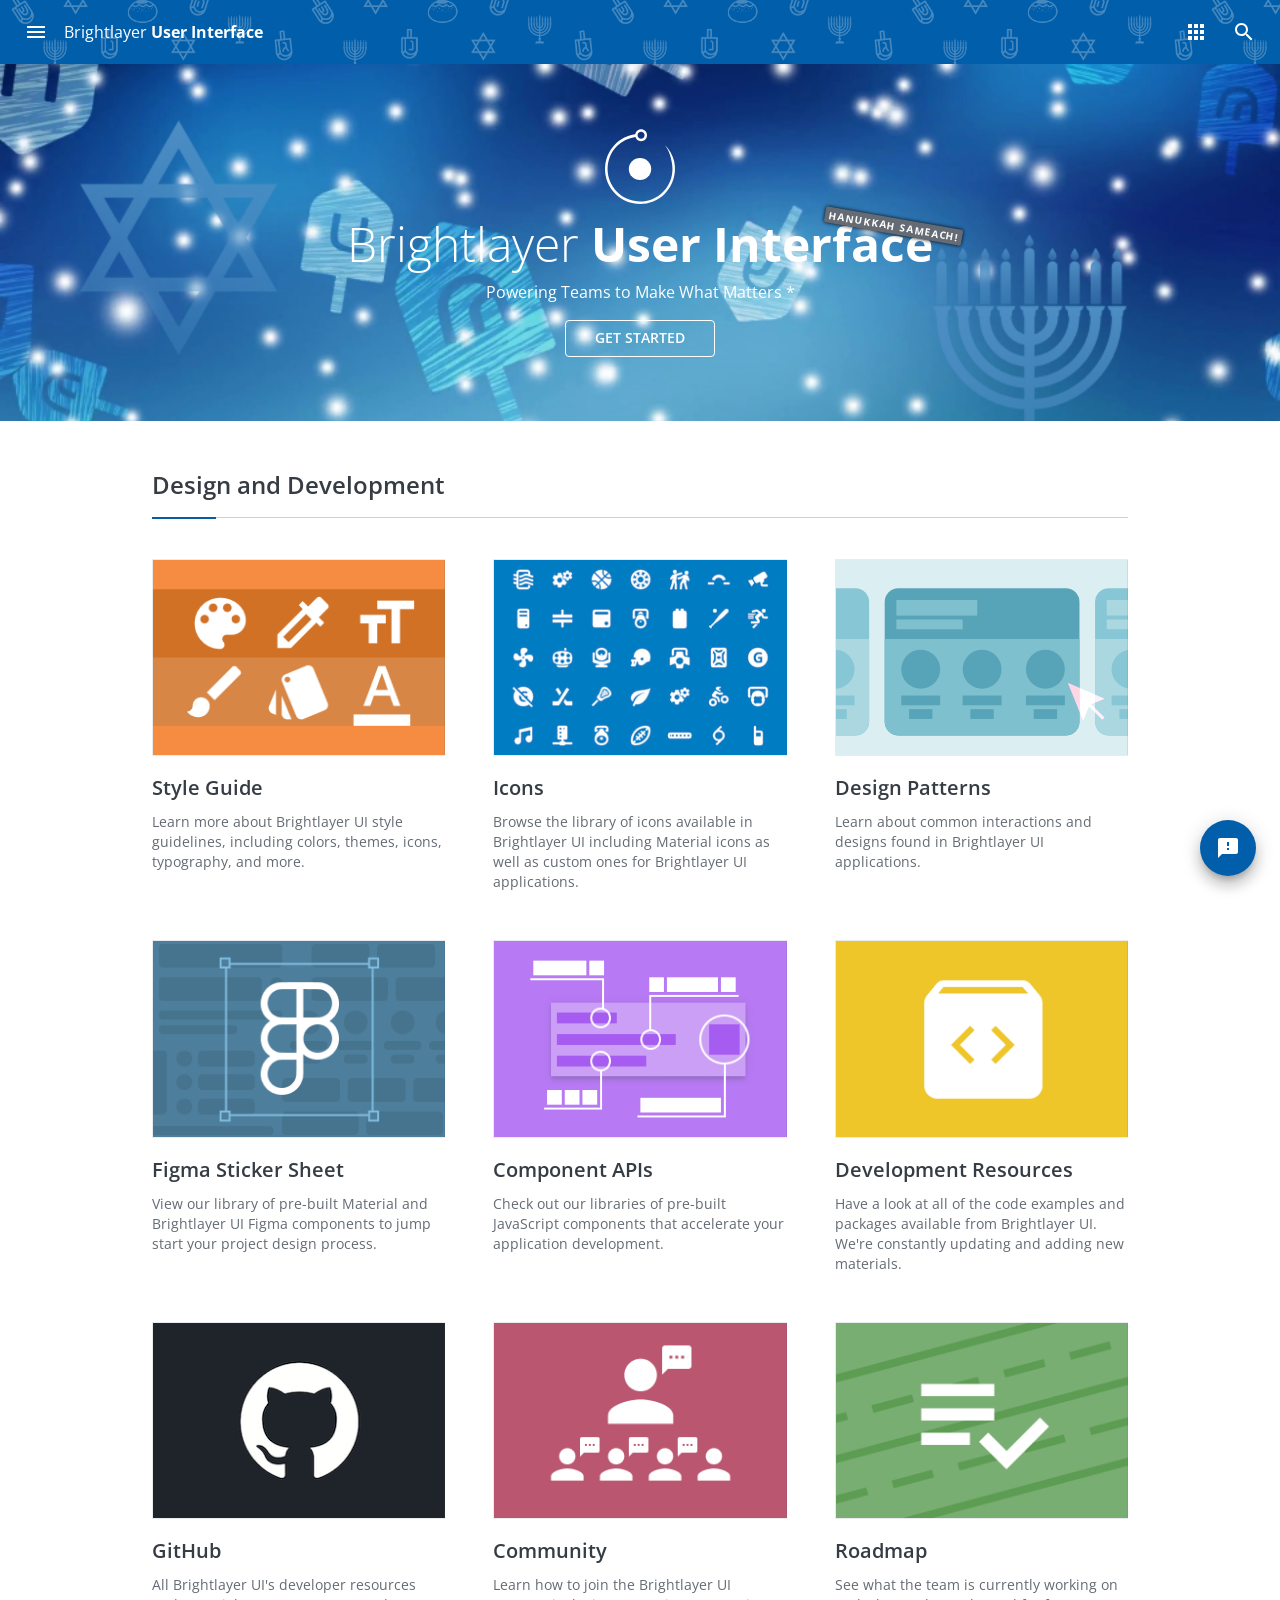
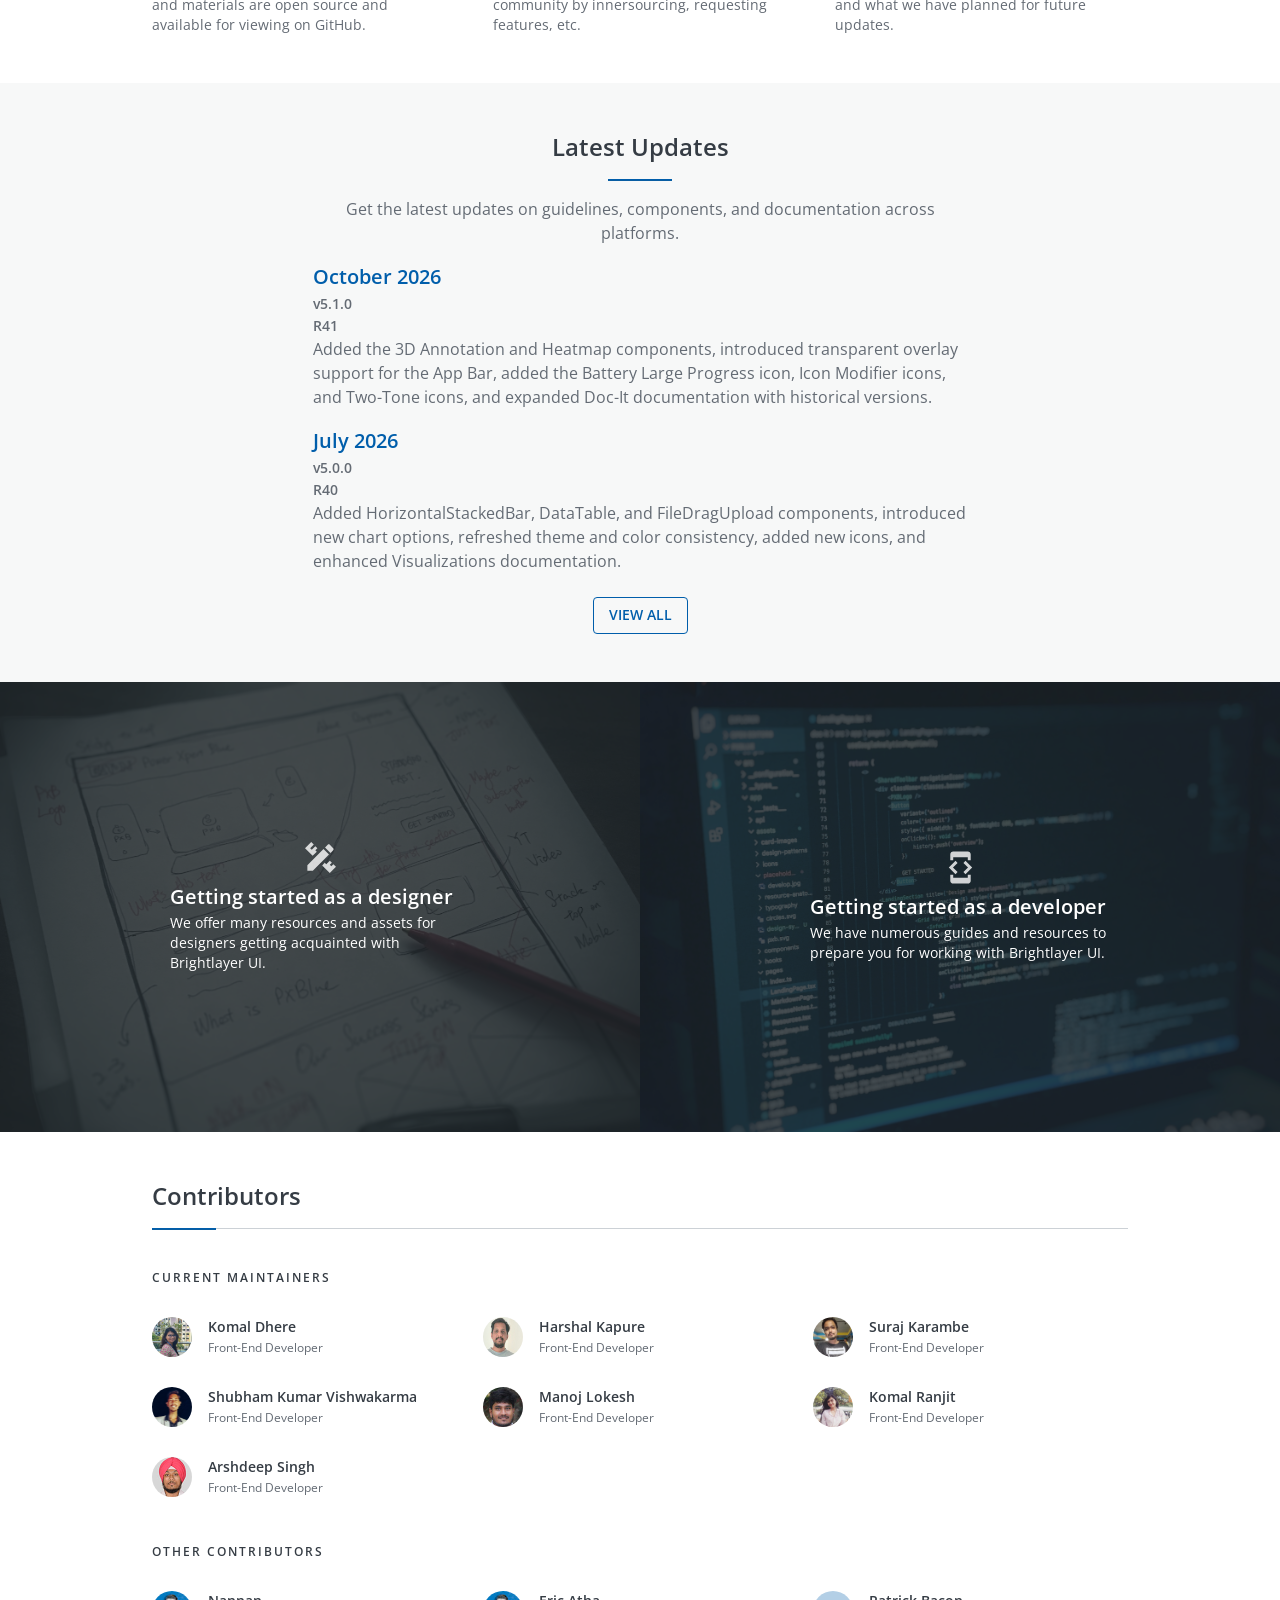
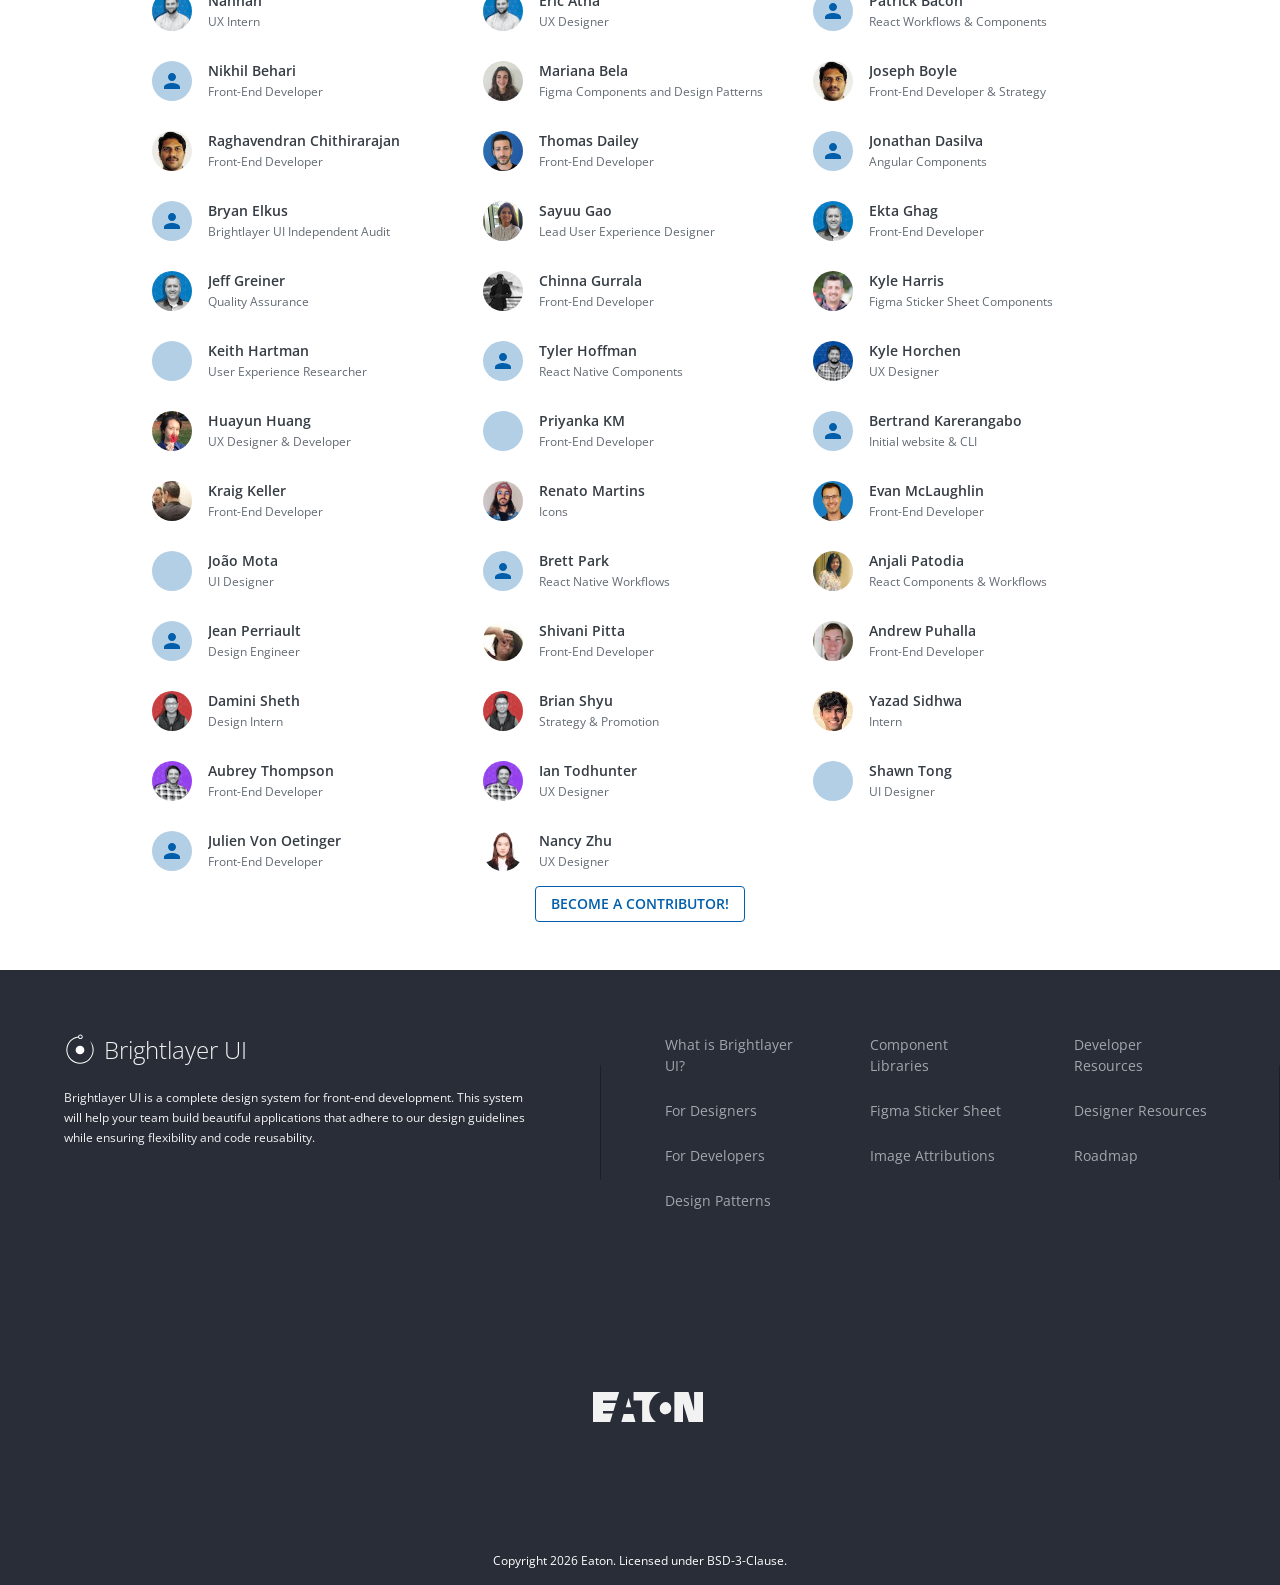
==== commit d0d78303: "Automated deployment to GitHub Pages 98bc8d80c253c51c0e9f8fcc9b3cdd49ec675a05" ====
--- a/index.html
+++ b/index.html
@@ -1 +1 @@
-<!doctype html><html lang="en"><head><meta charset="utf-8"/><link rel="icon" href="/favico.png"/><meta name="viewport" content="width=device-width,initial-scale=1"/><meta name="theme-color" content="#007bc1"/><meta name="description" content="Documentation site for the Brightlayer UI design system."/><meta name="google-site-verification" content="iuEyJbuvDYHf_Ksbyb7W4CzOpQVTzoKWEPzZN4oOluk"/><link rel="apple-touch-icon" href="/images/pxblue192.png"/><link rel="manifest" href="/manifest.json"/><title>Brightlayer UI | Powering Teams to Make What Matters</title><script type="text/javascript">!function(i){if(i.search){var a={};i.search.slice(1).split("&").forEach(function(i){var l=i.split("=");a[l[0]]=l.slice(1).join("=").replace(/~and~/g,"&")}),void 0!==a.p&&window.history.replaceState(null,null,i.pathname.slice(0,-1)+(a.p||"")+(a.q?"?"+a.q:"")+i.hash)}}(window.location)</script><script defer="defer" src="/static/js/main.f51d6e25.js"></script><link href="/static/css/main.f0b42c11.css" rel="stylesheet"></head><body><noscript>You need to enable JavaScript to run this app.</noscript><div id="root"></div></body></html>+<!doctype html><html lang="en"><head><meta charset="utf-8"/><link rel="icon" href="/favico.png"/><meta name="viewport" content="width=device-width,initial-scale=1"/><meta name="theme-color" content="#007bc1"/><meta name="description" content="Documentation site for the Brightlayer UI design system."/><meta name="google-site-verification" content="iuEyJbuvDYHf_Ksbyb7W4CzOpQVTzoKWEPzZN4oOluk"/><link rel="apple-touch-icon" href="/images/pxblue192.png"/><link rel="manifest" href="/manifest.json"/><title>Brightlayer UI | Powering Teams to Make What Matters</title><script type="text/javascript">!function(i){if(i.search){var a={};i.search.slice(1).split("&").forEach(function(i){var l=i.split("=");a[l[0]]=l.slice(1).join("=").replace(/~and~/g,"&")}),void 0!==a.p&&window.history.replaceState(null,null,i.pathname.slice(0,-1)+(a.p||"")+(a.q?"?"+a.q:"")+i.hash)}}(window.location)</script><script defer="defer" src="/static/js/main.ca27678b.js"></script><link href="/static/css/main.f0b42c11.css" rel="stylesheet"></head><body><noscript>You need to enable JavaScript to run this app.</noscript><div id="root"></div></body></html>
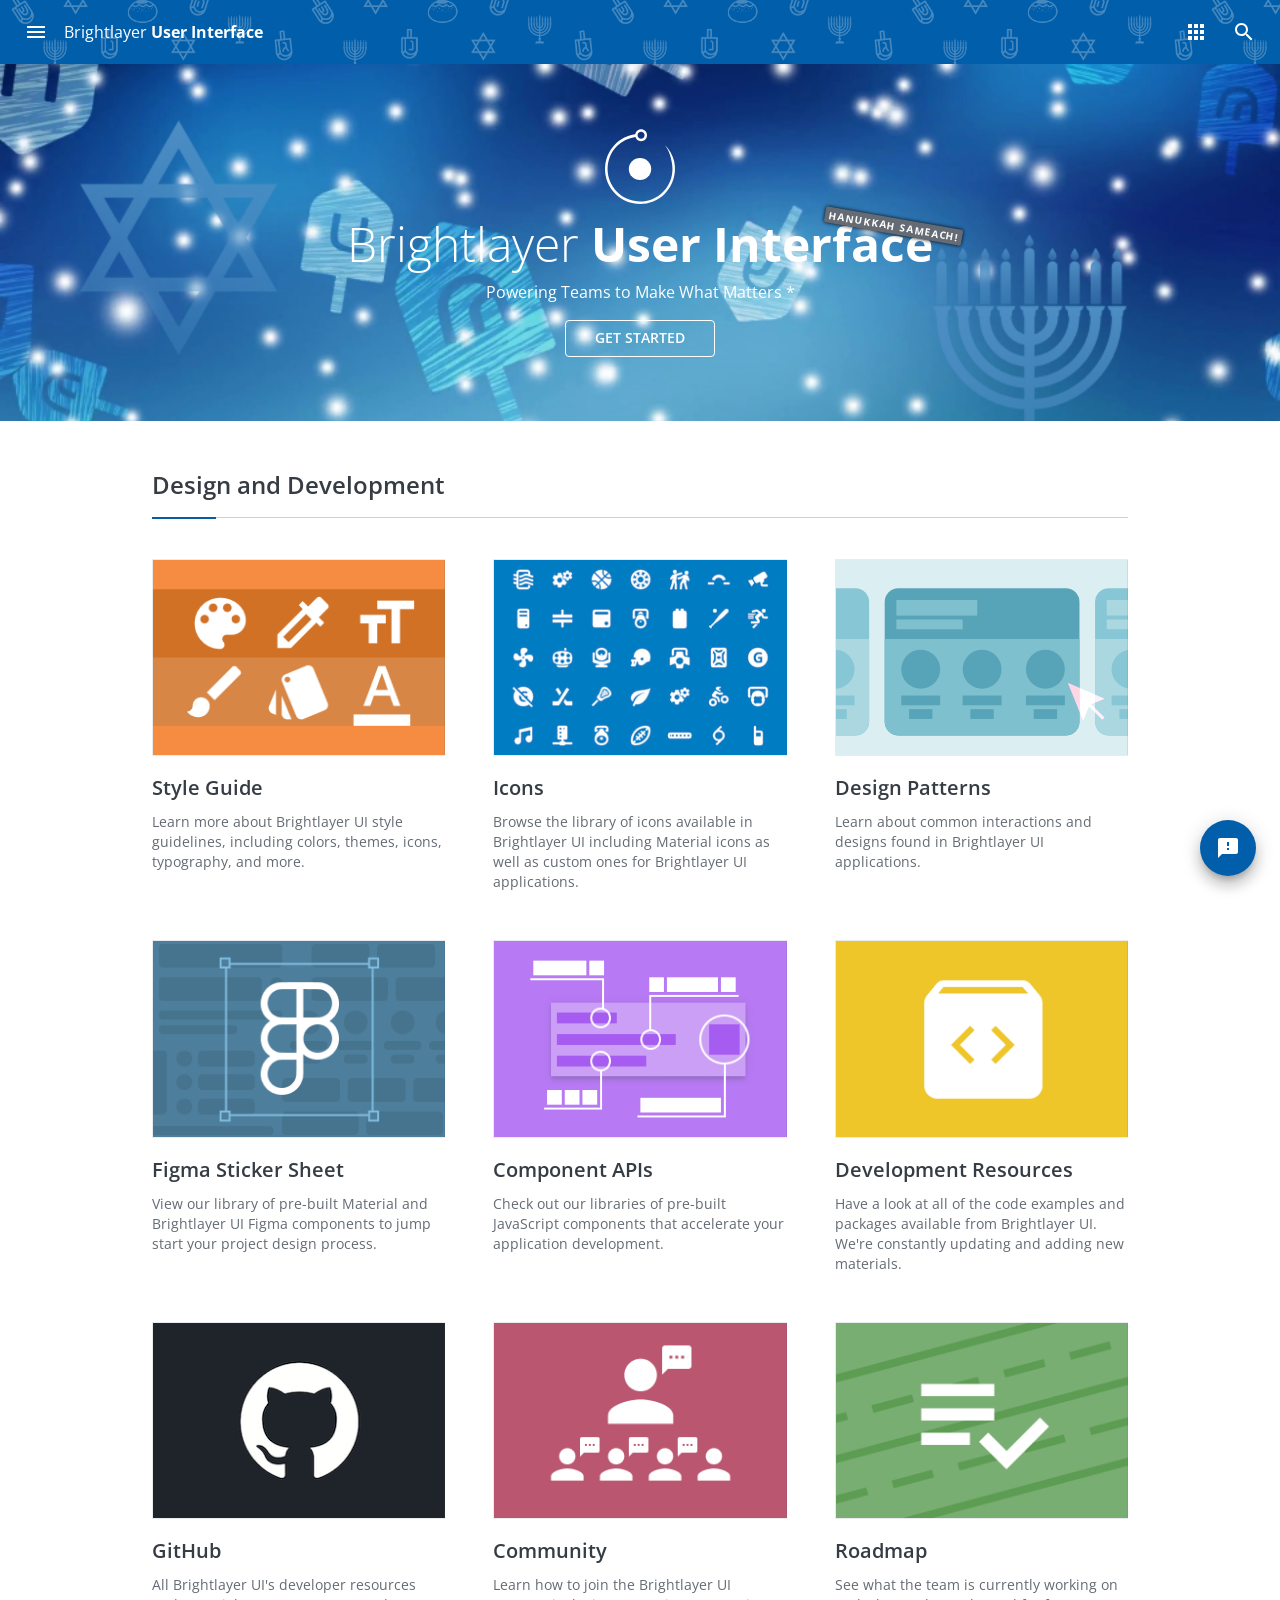
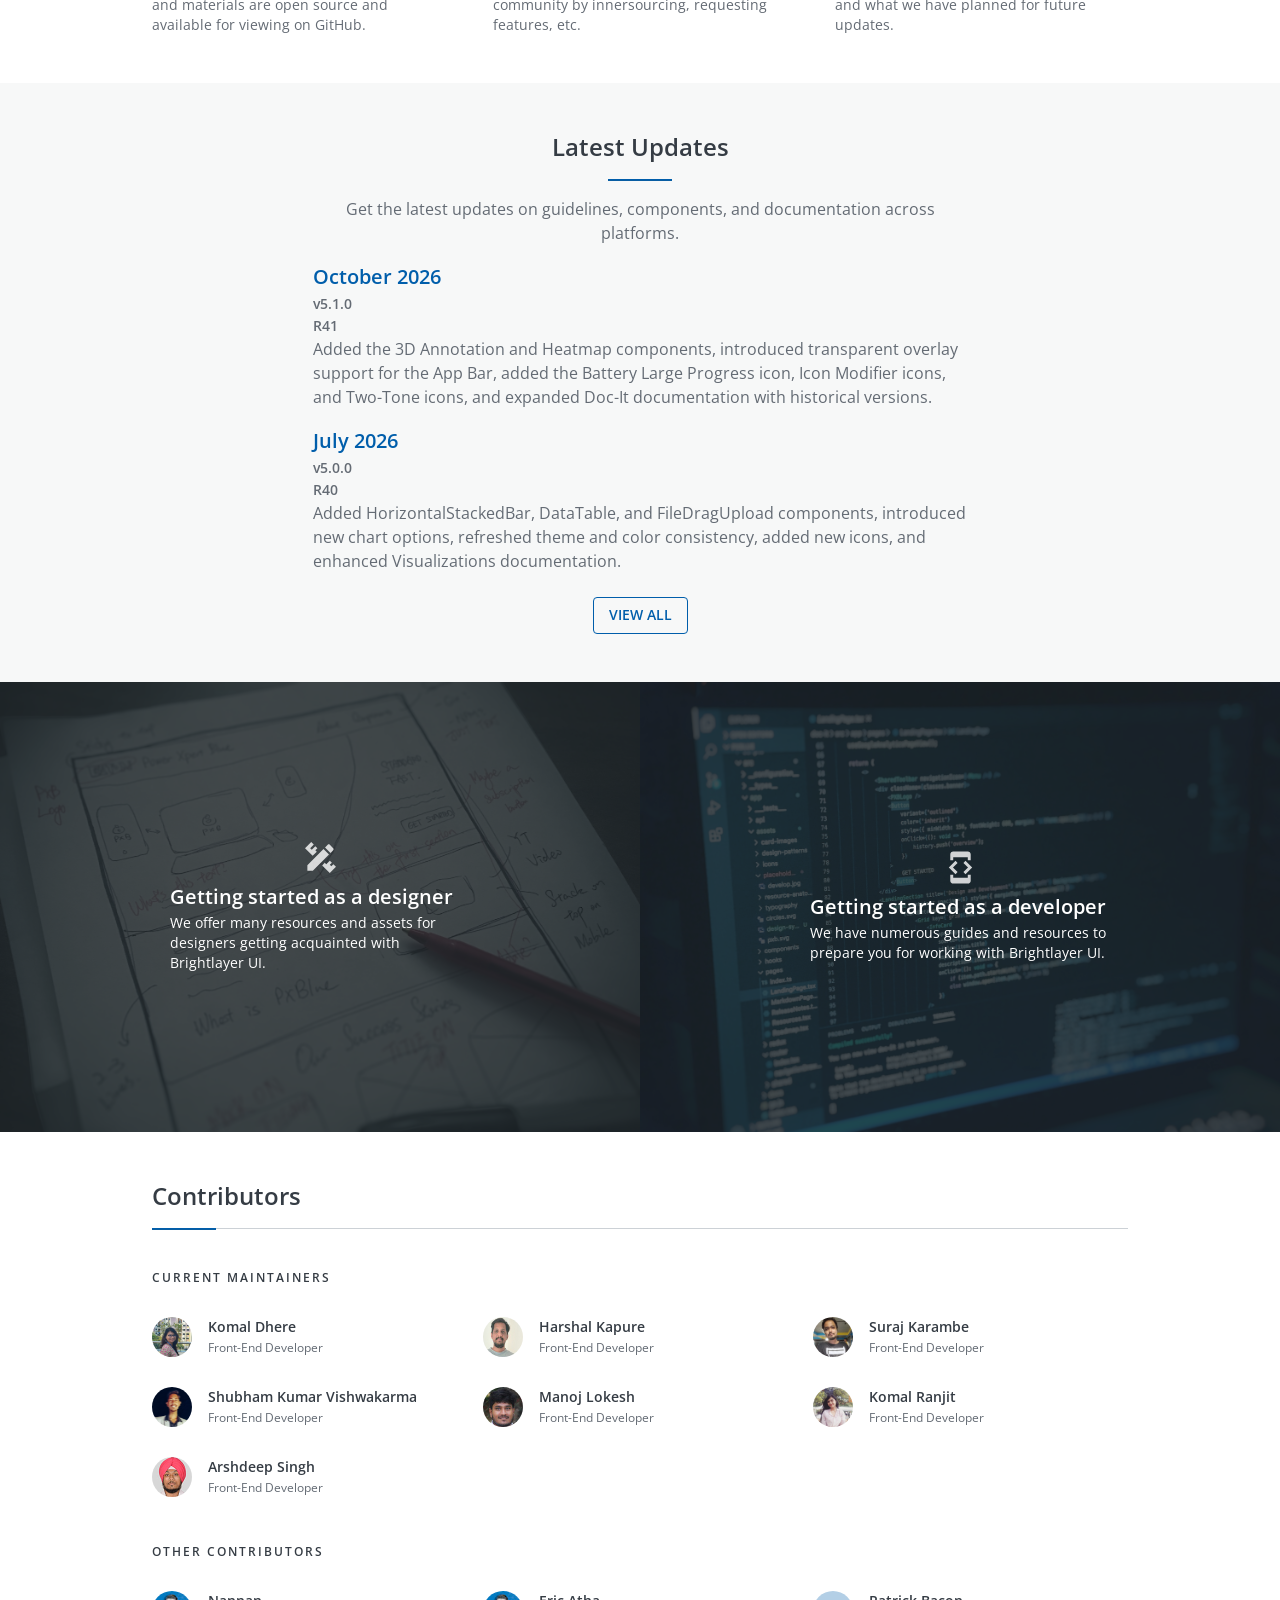
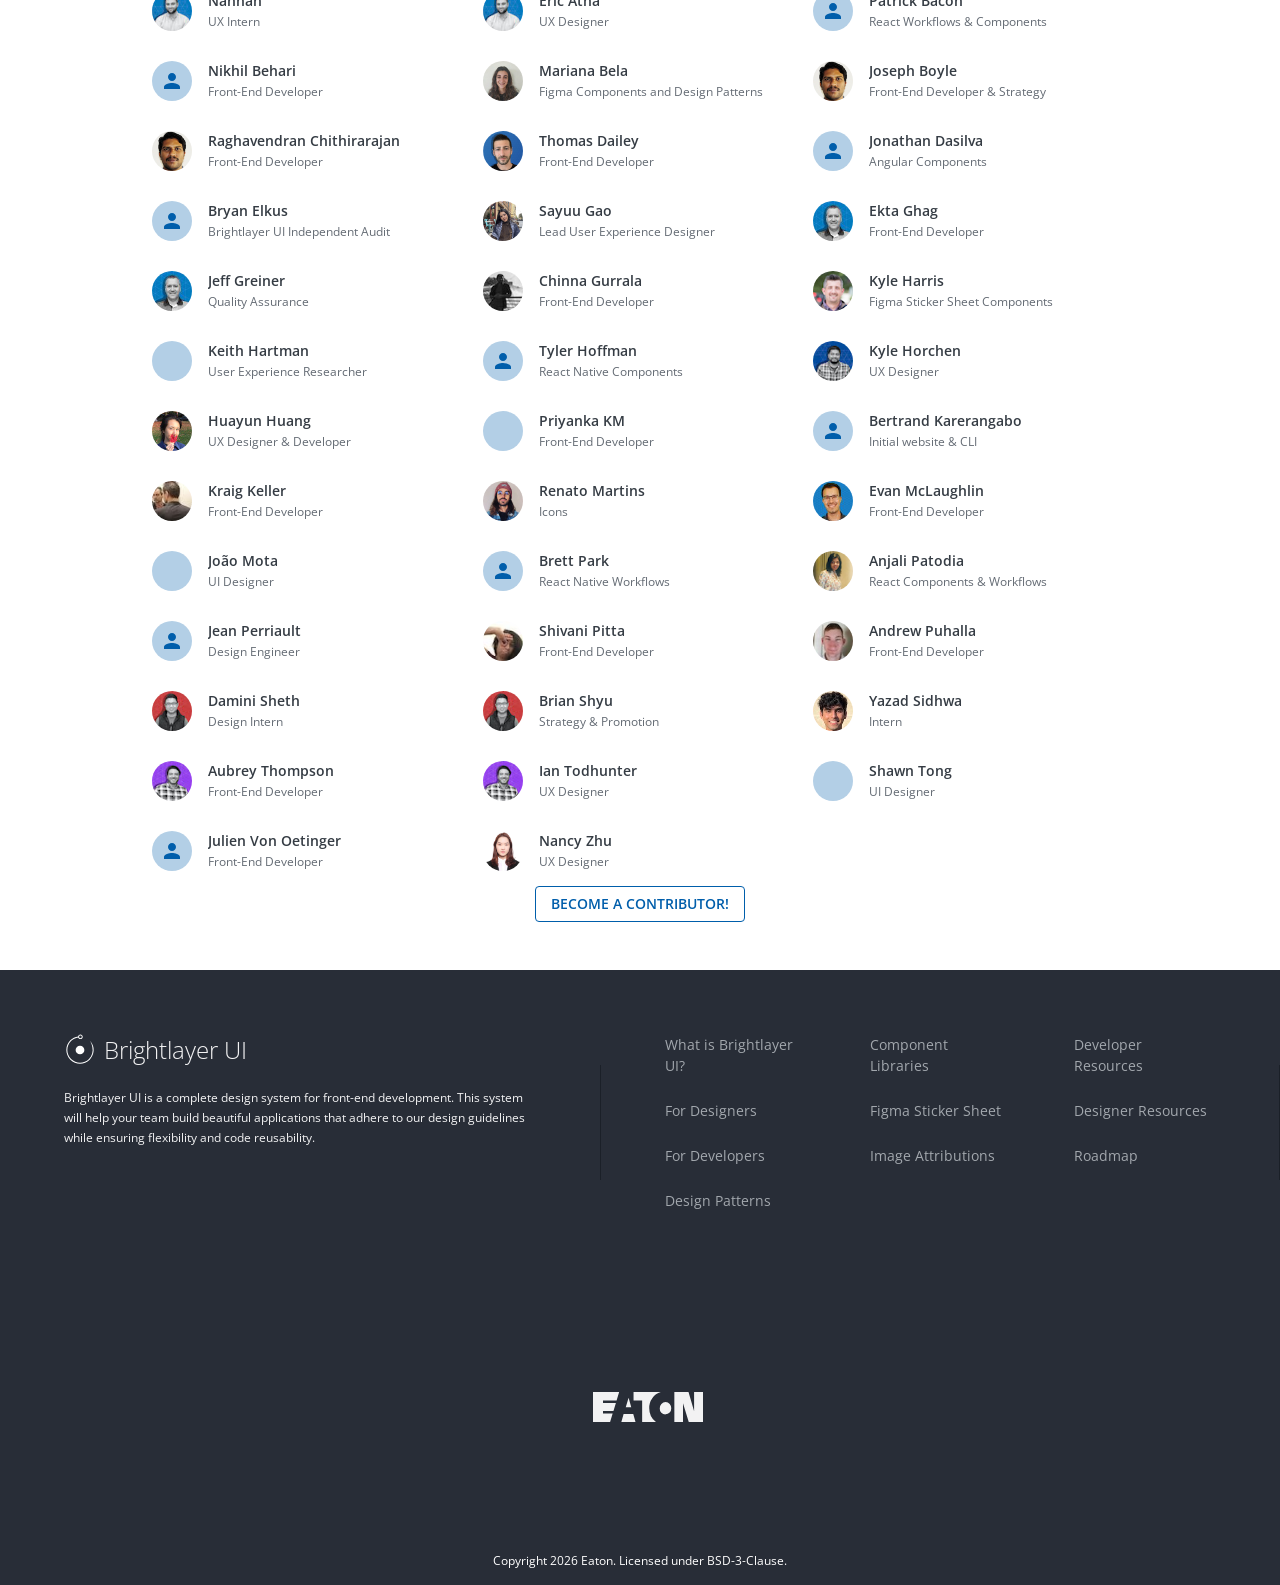
==== commit c177dea1: "Automated deployment to GitHub Pages 9dcb5a96b524b35719600b2cfdebc8a9ce34e418" ====
--- a/index.html
+++ b/index.html
@@ -1 +1 @@
-<!doctype html><html lang="en"><head><meta charset="utf-8"/><link rel="icon" href="/favico.png"/><meta name="viewport" content="width=device-width,initial-scale=1"/><meta name="theme-color" content="#007bc1"/><meta name="description" content="Documentation site for the Brightlayer UI design system."/><meta name="google-site-verification" content="iuEyJbuvDYHf_Ksbyb7W4CzOpQVTzoKWEPzZN4oOluk"/><link rel="apple-touch-icon" href="/images/pxblue192.png"/><link rel="manifest" href="/manifest.json"/><title>Brightlayer UI | Powering Teams to Make What Matters</title><script type="text/javascript">!function(i){if(i.search){var a={};i.search.slice(1).split("&").forEach(function(i){var l=i.split("=");a[l[0]]=l.slice(1).join("=").replace(/~and~/g,"&")}),void 0!==a.p&&window.history.replaceState(null,null,i.pathname.slice(0,-1)+(a.p||"")+(a.q?"?"+a.q:"")+i.hash)}}(window.location)</script><script defer="defer" src="/static/js/main.ca27678b.js"></script><link href="/static/css/main.f0b42c11.css" rel="stylesheet"></head><body><noscript>You need to enable JavaScript to run this app.</noscript><div id="root"></div></body></html>+<!doctype html><html lang="en"><head><meta charset="utf-8"/><link rel="icon" href="/favico.png"/><meta name="viewport" content="width=device-width,initial-scale=1"/><meta name="theme-color" content="#007bc1"/><meta name="description" content="Documentation site for the Brightlayer UI design system."/><meta name="google-site-verification" content="iuEyJbuvDYHf_Ksbyb7W4CzOpQVTzoKWEPzZN4oOluk"/><link rel="apple-touch-icon" href="/images/pxblue192.png"/><link rel="manifest" href="/manifest.json"/><title>Brightlayer UI | Powering Teams to Make What Matters</title><script type="text/javascript">!function(i){if(i.search){var a={};i.search.slice(1).split("&").forEach(function(i){var l=i.split("=");a[l[0]]=l.slice(1).join("=").replace(/~and~/g,"&")}),void 0!==a.p&&window.history.replaceState(null,null,i.pathname.slice(0,-1)+(a.p||"")+(a.q?"?"+a.q:"")+i.hash)}}(window.location)</script><script defer="defer" src="/static/js/main.93819c1e.js"></script><link href="/static/css/main.f0b42c11.css" rel="stylesheet"></head><body><noscript>You need to enable JavaScript to run this app.</noscript><div id="root"></div></body></html>
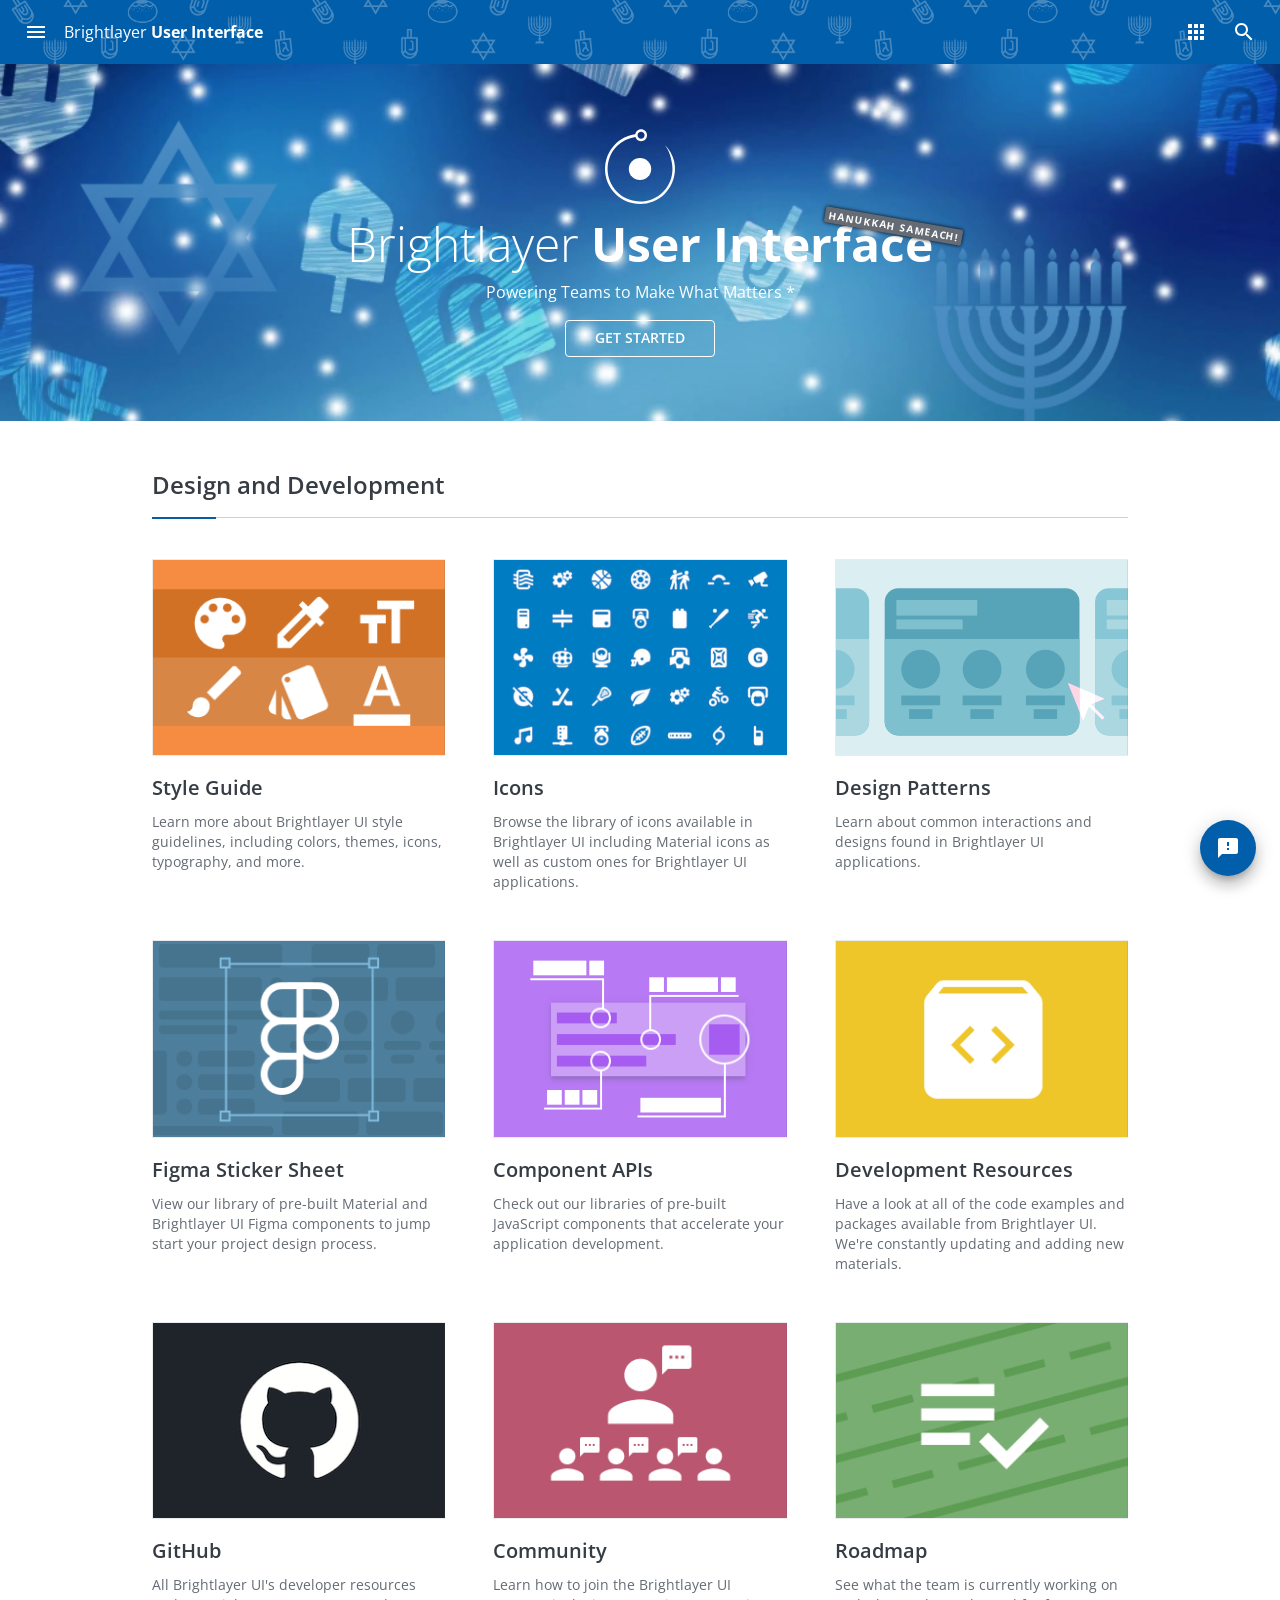
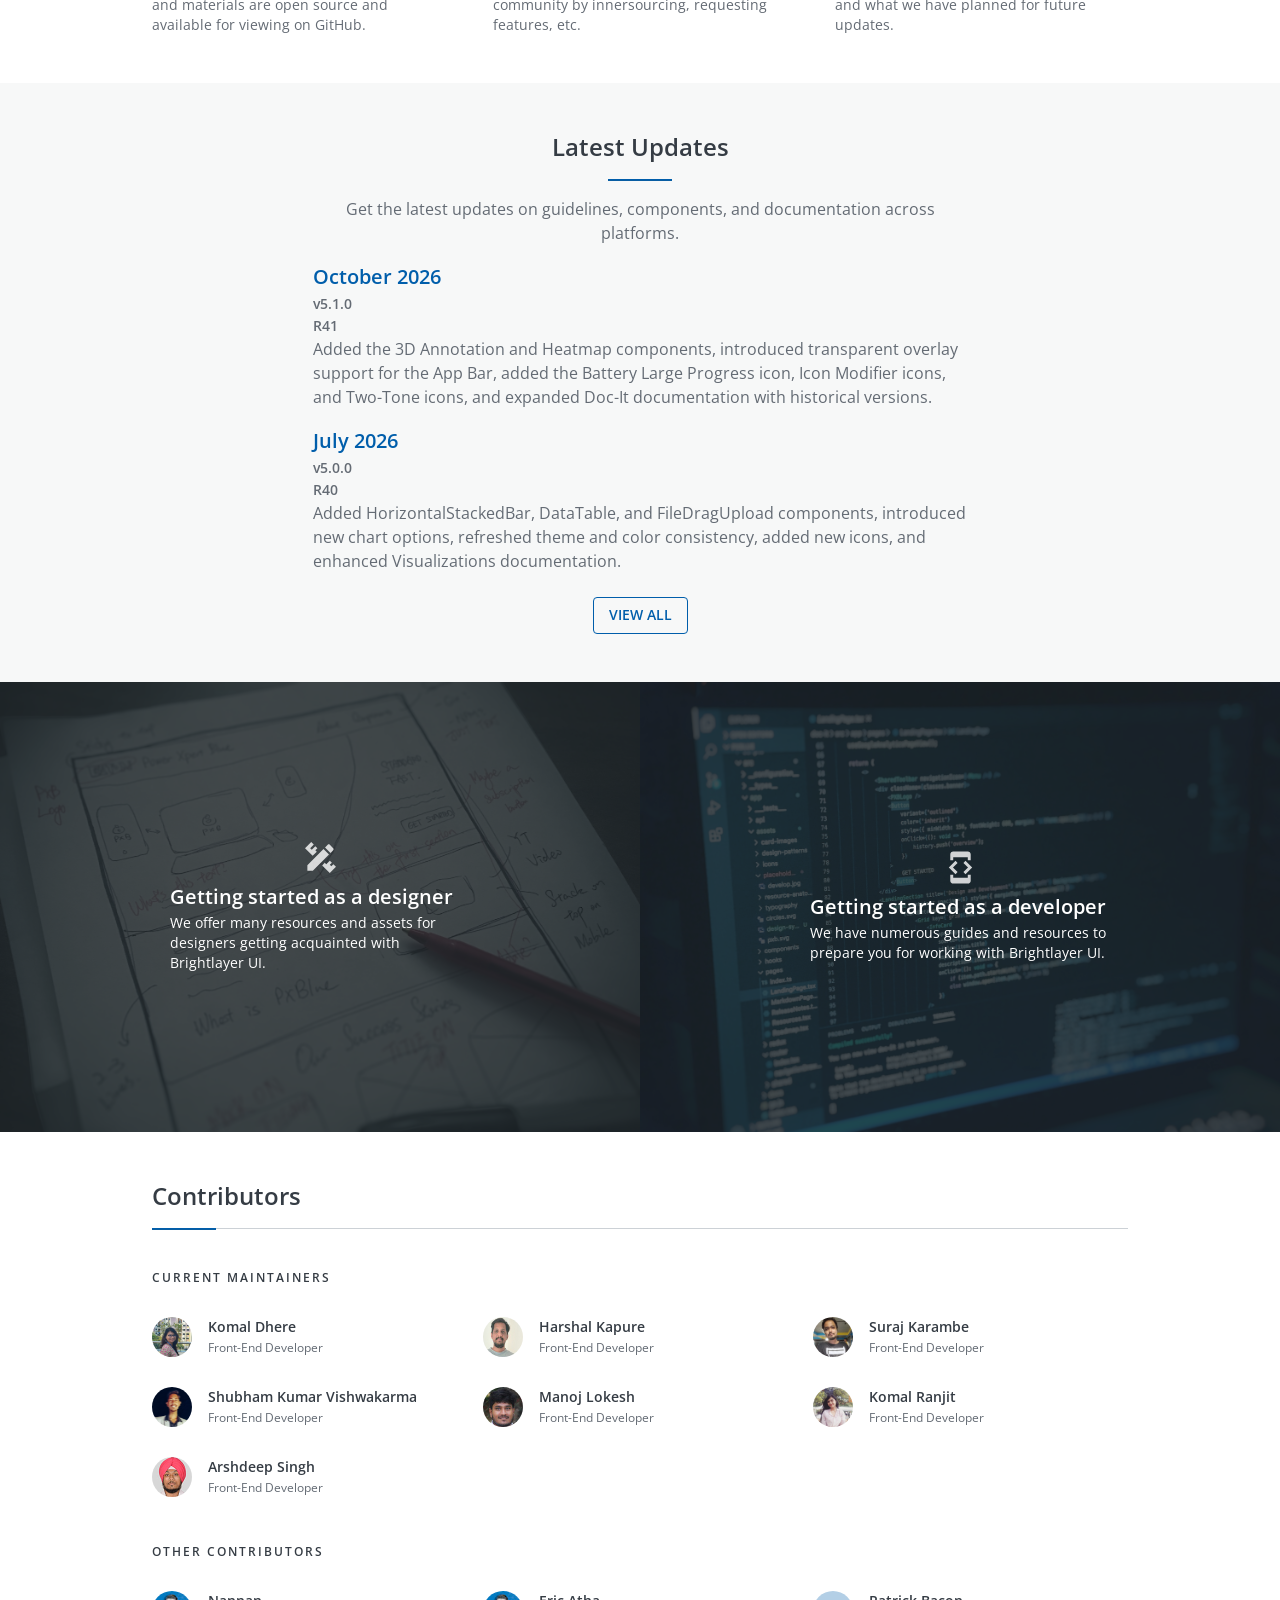
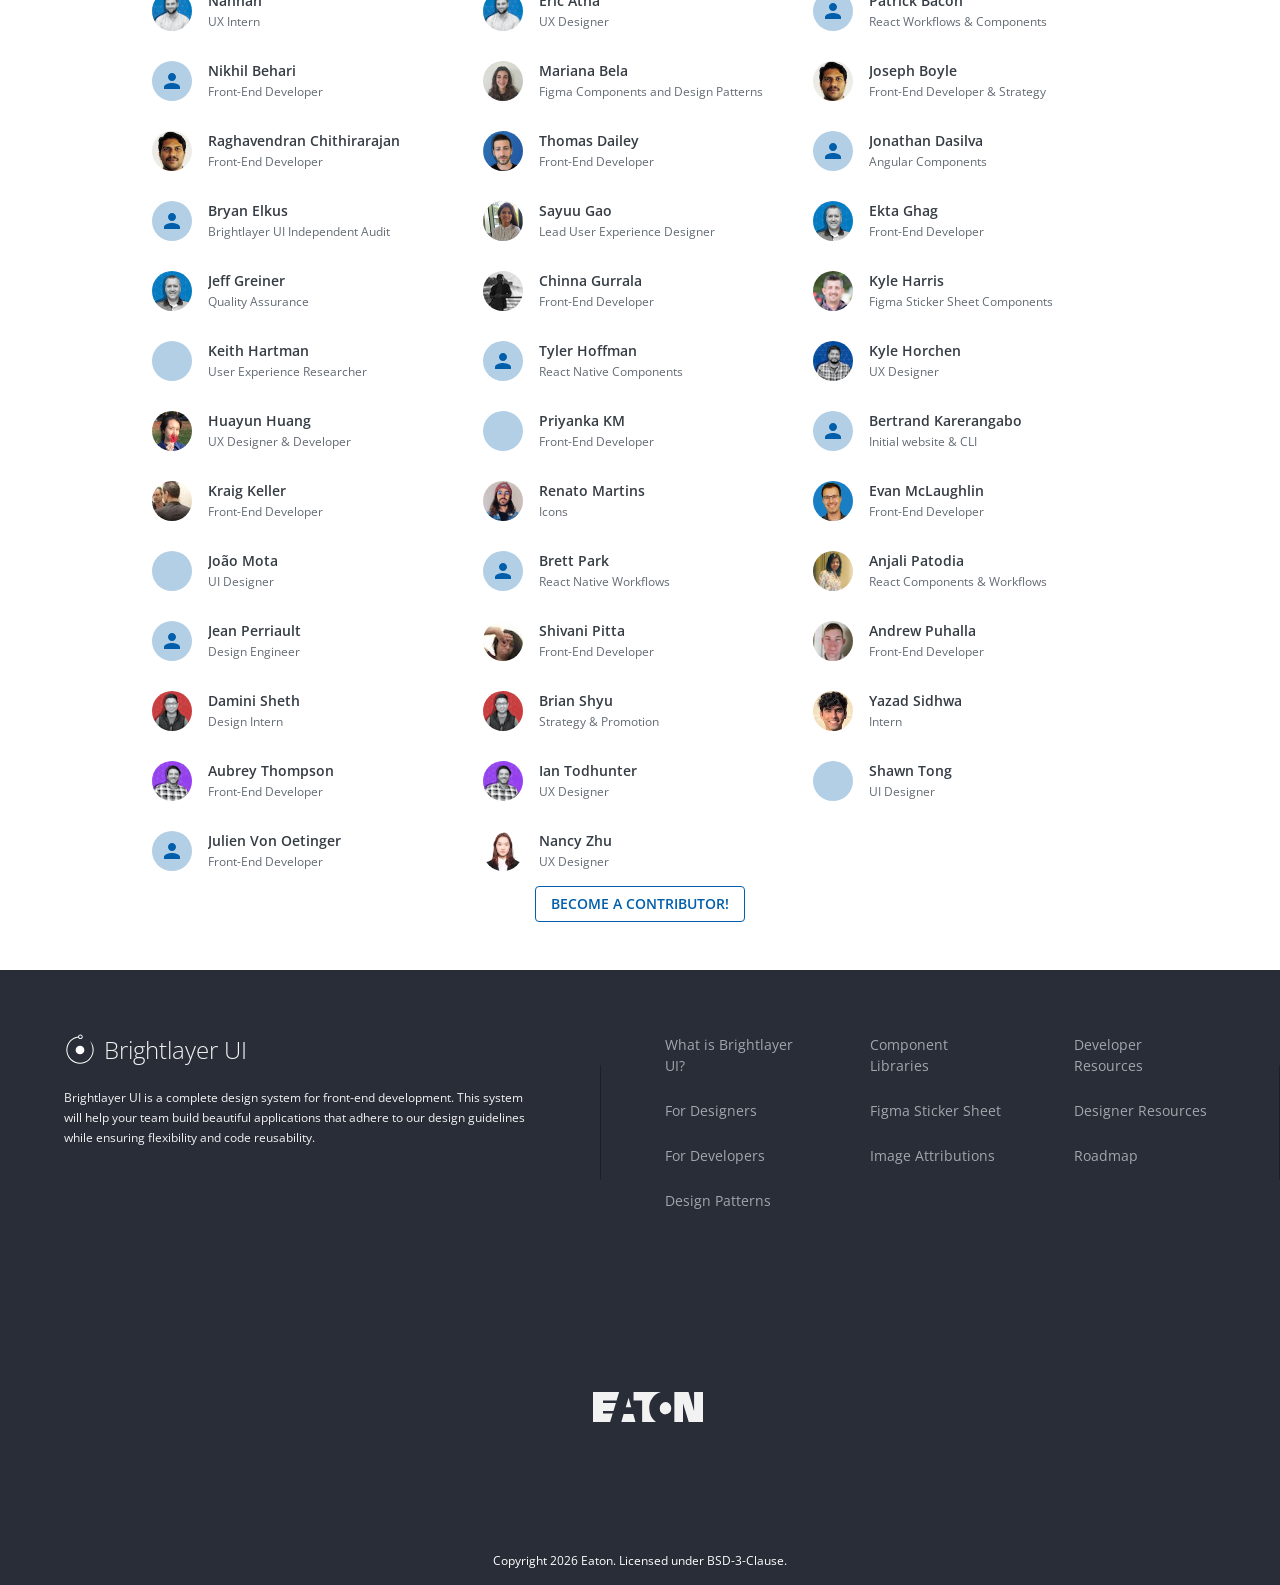
==== commit e22069dd: "Automated deployment to GitHub Pages dfaa72973a54c50b7b3b503f91d7af67590bcb2b" ====
--- a/index.html
+++ b/index.html
@@ -1 +1 @@
-<!doctype html><html lang="en"><head><meta charset="utf-8"/><link rel="icon" href="/favico.png"/><meta name="viewport" content="width=device-width,initial-scale=1"/><meta name="theme-color" content="#007bc1"/><meta name="description" content="Documentation site for the Brightlayer UI design system."/><meta name="google-site-verification" content="iuEyJbuvDYHf_Ksbyb7W4CzOpQVTzoKWEPzZN4oOluk"/><link rel="apple-touch-icon" href="/images/pxblue192.png"/><link rel="manifest" href="/manifest.json"/><title>Brightlayer UI | Powering Teams to Make What Matters</title><script type="text/javascript">!function(i){if(i.search){var a={};i.search.slice(1).split("&").forEach(function(i){var l=i.split("=");a[l[0]]=l.slice(1).join("=").replace(/~and~/g,"&")}),void 0!==a.p&&window.history.replaceState(null,null,i.pathname.slice(0,-1)+(a.p||"")+(a.q?"?"+a.q:"")+i.hash)}}(window.location)</script><script defer="defer" src="/static/js/main.93819c1e.js"></script><link href="/static/css/main.f0b42c11.css" rel="stylesheet"></head><body><noscript>You need to enable JavaScript to run this app.</noscript><div id="root"></div></body></html>+<!doctype html><html lang="en"><head><meta charset="utf-8"/><link rel="icon" href="/favico.png"/><meta name="viewport" content="width=device-width,initial-scale=1"/><meta name="theme-color" content="#007bc1"/><meta name="description" content="Documentation site for the Brightlayer UI design system."/><meta name="google-site-verification" content="iuEyJbuvDYHf_Ksbyb7W4CzOpQVTzoKWEPzZN4oOluk"/><link rel="apple-touch-icon" href="/images/pxblue192.png"/><link rel="manifest" href="/manifest.json"/><title>Brightlayer UI | Powering Teams to Make What Matters</title><script type="text/javascript">!function(i){if(i.search){var a={};i.search.slice(1).split("&").forEach(function(i){var l=i.split("=");a[l[0]]=l.slice(1).join("=").replace(/~and~/g,"&")}),void 0!==a.p&&window.history.replaceState(null,null,i.pathname.slice(0,-1)+(a.p||"")+(a.q?"?"+a.q:"")+i.hash)}}(window.location)</script><script defer="defer" src="/static/js/main.f6445b65.js"></script><link href="/static/css/main.f0b42c11.css" rel="stylesheet"></head><body><noscript>You need to enable JavaScript to run this app.</noscript><div id="root"></div></body></html>
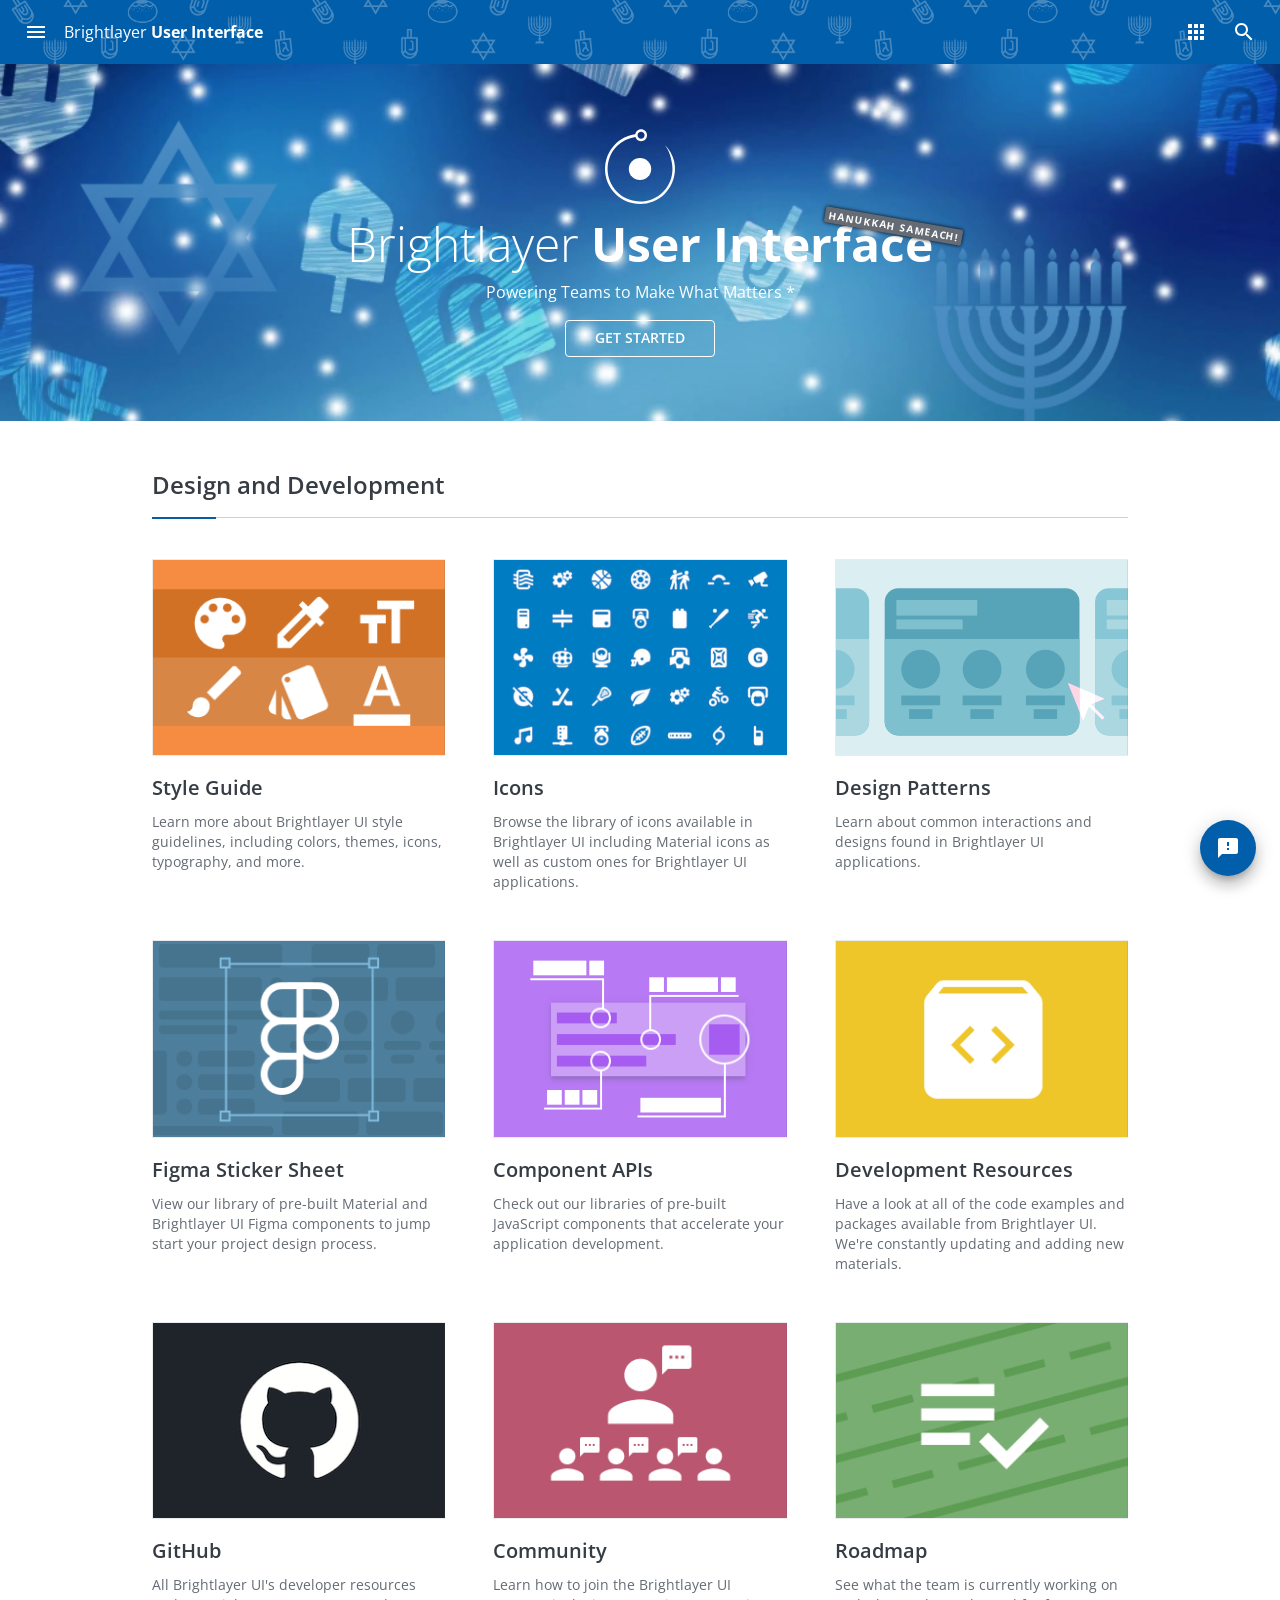
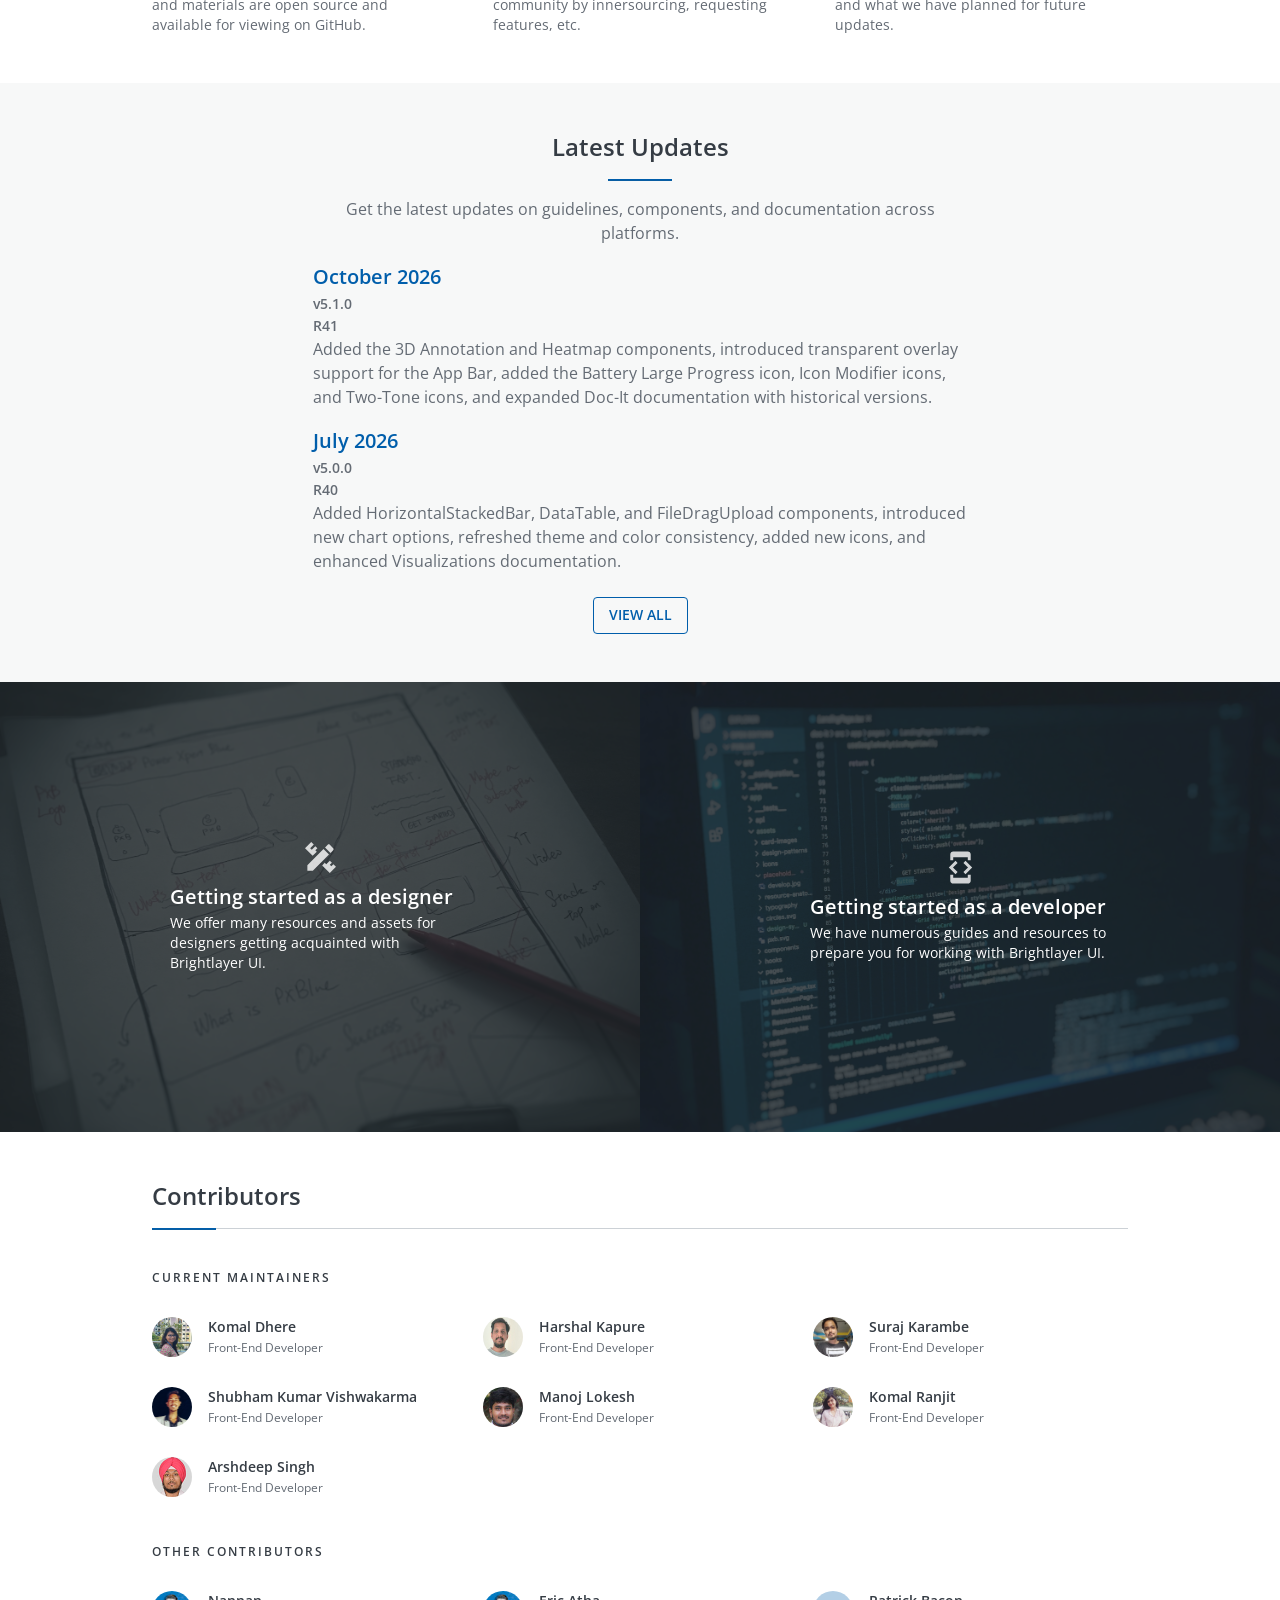
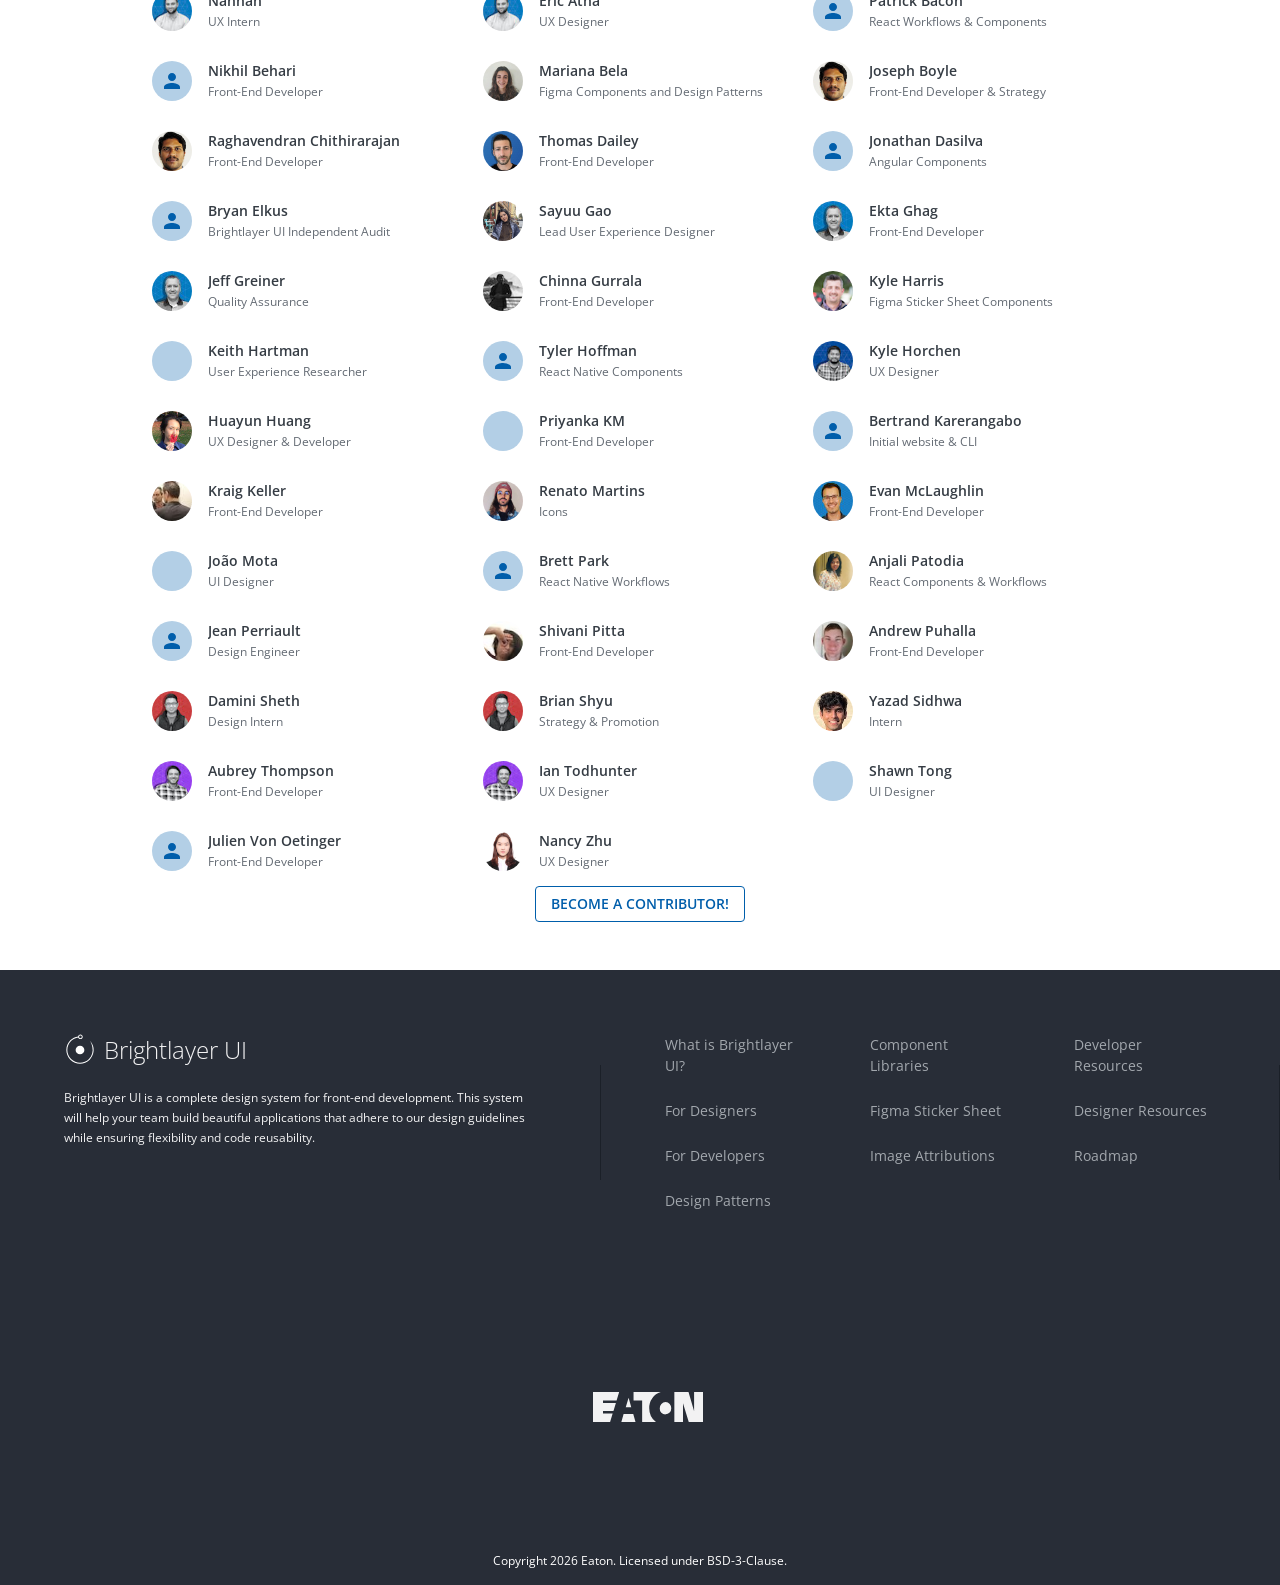
==== commit f54dccd2: "Automated deployment to GitHub Pages 26c0194e22717c7b29c800133674da7dff1337cc" ====
--- a/index.html
+++ b/index.html
@@ -1 +1 @@
-<!doctype html><html lang="en"><head><meta charset="utf-8"/><link rel="icon" href="/favico.png"/><meta name="viewport" content="width=device-width,initial-scale=1"/><meta name="theme-color" content="#007bc1"/><meta name="description" content="Documentation site for the Brightlayer UI design system."/><meta name="google-site-verification" content="iuEyJbuvDYHf_Ksbyb7W4CzOpQVTzoKWEPzZN4oOluk"/><link rel="apple-touch-icon" href="/images/pxblue192.png"/><link rel="manifest" href="/manifest.json"/><title>Brightlayer UI | Powering Teams to Make What Matters</title><script type="text/javascript">!function(i){if(i.search){var a={};i.search.slice(1).split("&").forEach(function(i){var l=i.split("=");a[l[0]]=l.slice(1).join("=").replace(/~and~/g,"&")}),void 0!==a.p&&window.history.replaceState(null,null,i.pathname.slice(0,-1)+(a.p||"")+(a.q?"?"+a.q:"")+i.hash)}}(window.location)</script><script defer="defer" src="/static/js/main.f6445b65.js"></script><link href="/static/css/main.f0b42c11.css" rel="stylesheet"></head><body><noscript>You need to enable JavaScript to run this app.</noscript><div id="root"></div></body></html>+<!doctype html><html lang="en"><head><meta charset="utf-8"/><link rel="icon" href="/favico.png"/><meta name="viewport" content="width=device-width,initial-scale=1"/><meta name="theme-color" content="#007bc1"/><meta name="description" content="Documentation site for the Brightlayer UI design system."/><meta name="google-site-verification" content="iuEyJbuvDYHf_Ksbyb7W4CzOpQVTzoKWEPzZN4oOluk"/><link rel="apple-touch-icon" href="/images/pxblue192.png"/><link rel="manifest" href="/manifest.json"/><title>Brightlayer UI | Powering Teams to Make What Matters</title><script type="text/javascript">!function(i){if(i.search){var a={};i.search.slice(1).split("&").forEach(function(i){var l=i.split("=");a[l[0]]=l.slice(1).join("=").replace(/~and~/g,"&")}),void 0!==a.p&&window.history.replaceState(null,null,i.pathname.slice(0,-1)+(a.p||"")+(a.q?"?"+a.q:"")+i.hash)}}(window.location)</script><script defer="defer" src="/static/js/main.31c5ac38.js"></script><link href="/static/css/main.f0b42c11.css" rel="stylesheet"></head><body><noscript>You need to enable JavaScript to run this app.</noscript><div id="root"></div></body></html>
